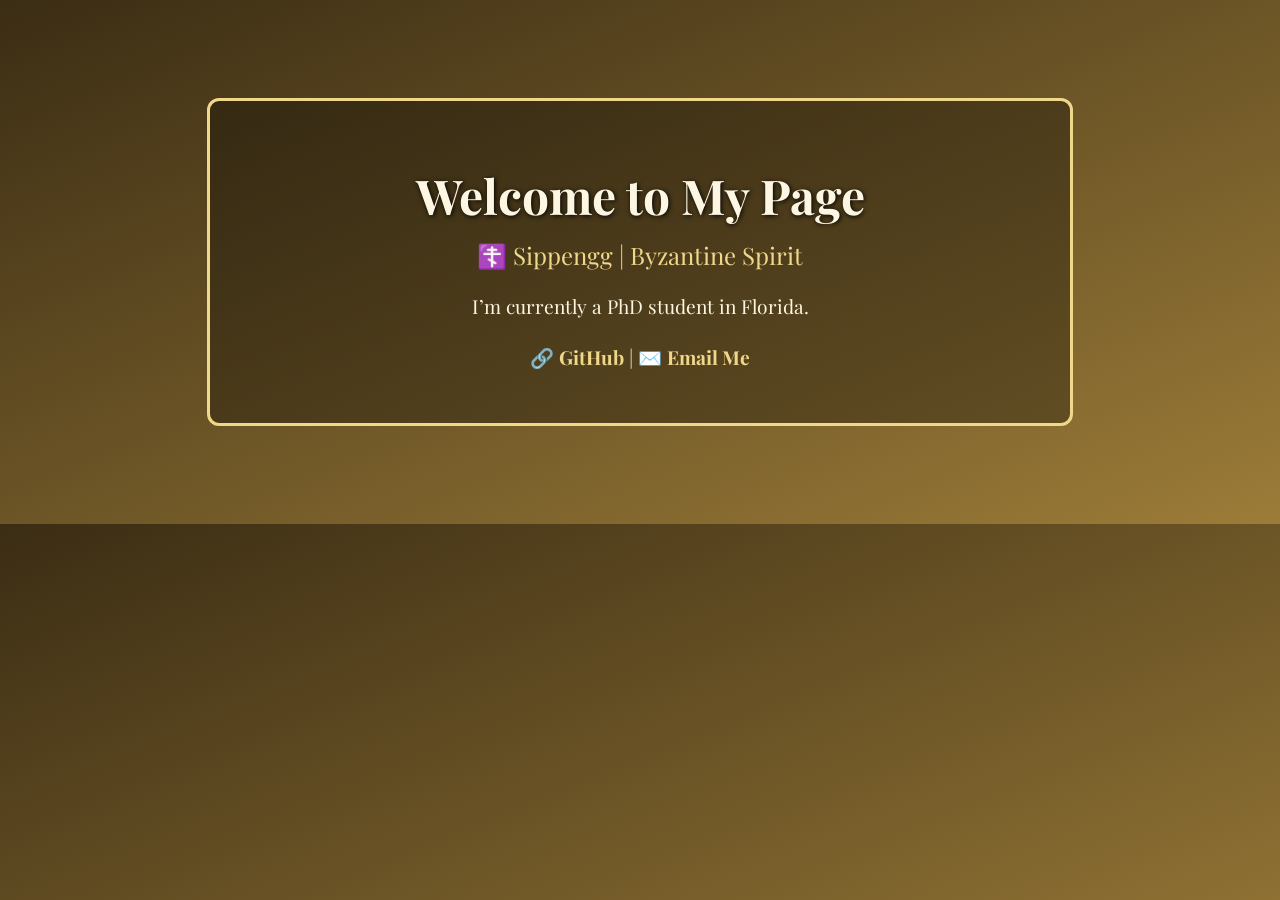
==== index.html @ ed27ae81 "index.html" ====
<!DOCTYPE html>
<html lang="en">
<head>
  <meta charset="UTF-8" />
  <meta name="viewport" content="width=device-width, initial-scale=1.0"/>
  <title>Sippengg | Byzantium</title>
  <link href="https://fonts.googleapis.com/css2?family=Playfair+Display&display=swap" rel="stylesheet">
  <style>
    body {
      background: linear-gradient(to bottom right, #3b2d14, #9c7c38);
      color: #fdf6e3;
      font-family: 'Playfair Display', serif;
      padding: 50px;
      text-align: center;
    }
    h1 {
      font-size: 3em;
      margin-bottom: 0.2em;
      text-shadow: 1px 1px 5px black;
    }
    h2 {
      color: #f0d88b;
      margin-top: 0.5em;
      font-weight: normal;
    }
    p {
      font-size: 1.2em;
      line-height: 1.6em;
      max-width: 600px;
      margin: 20px auto;
    }
    a {
      color: #f0d88b;
      text-decoration: none;
      font-weight: bold;
    }
    a:hover {
      text-decoration: underline;
    }
    .gold-frame {
      border: 3px solid #f0d88b;
      padding: 30px;
      border-radius: 12px;
      max-width: 800px;
      margin: 40px auto;
      background-color: rgba(0, 0, 0, 0.3);
    }
  </style>
</head>
<body>
  <div class="gold-frame">
    <h1>Welcome to My Page</h1>
    <h2>☦️ Sippengg | Byzantine Spirit</h2>
    <p>I’m currently a PhD student in Florida.</p>

    <p>
      🔗 <a href="https://github.com/Sippengg" target="_blank">GitHub</a> |
      ✉️ <a href="mailto:sc25bg@fsu.edu">Email Me</a>
    </p>
  </div>
</body>
</html>
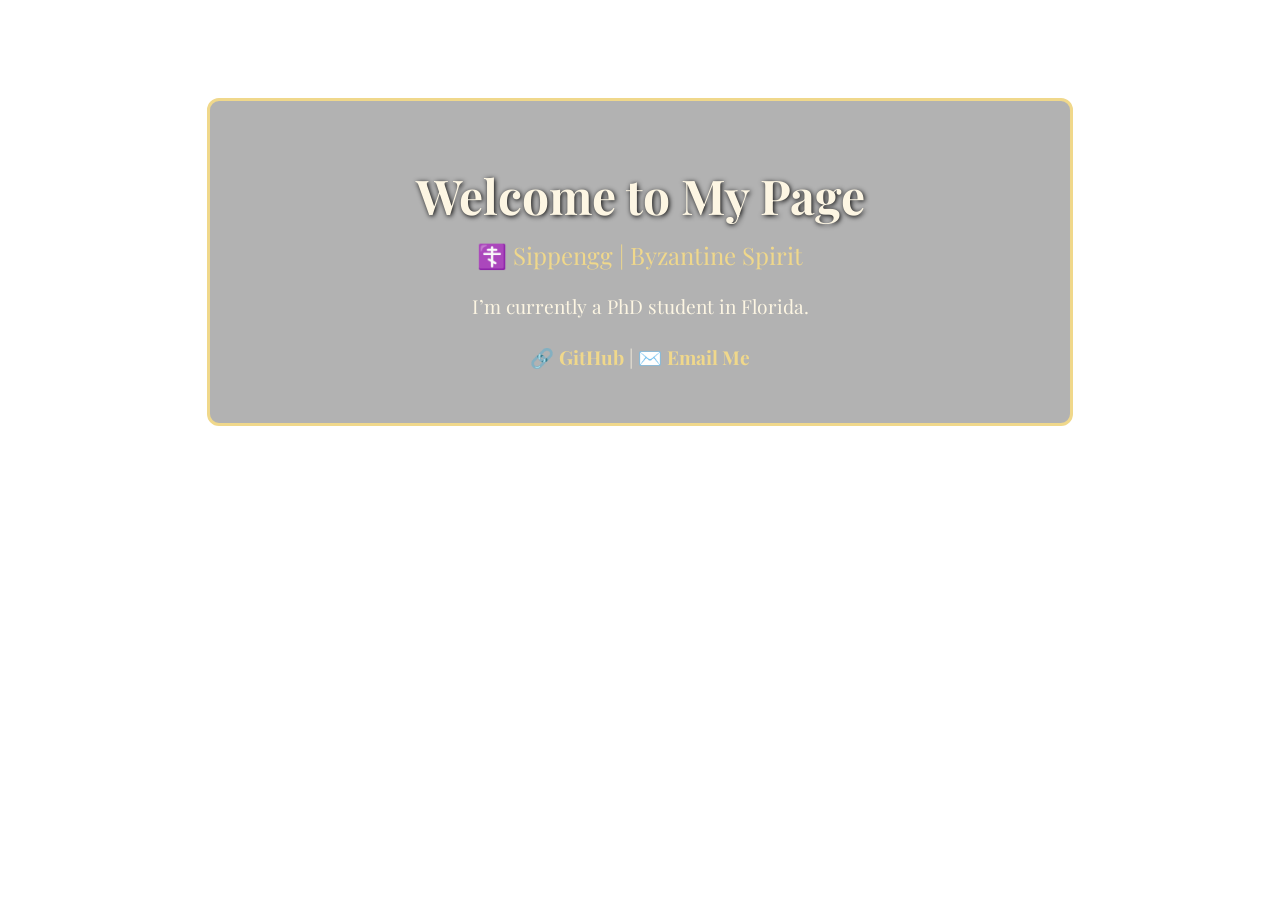
==== commit 7c306142: "index.html" ====
--- a/index.html
+++ b/index.html
@@ -7,12 +7,16 @@
   <link href="https://fonts.googleapis.com/css2?family=Playfair+Display&display=swap" rel="stylesheet">
   <style>
     body {
-      background: linear-gradient(to bottom right, #3b2d14, #9c7c38);
+      background-image: url('bg.jpg');  /* 图片链接在这里换掉 */
+      background-size: cover;                  /* 铺满整个页面 */
+      background-position: center center;      /* 居中 */
+      background-attachment: fixed;            /* 页面滚动时背景固定 */
       color: #fdf6e3;
       font-family: 'Playfair Display', serif;
       padding: 50px;
       text-align: center;
     }
+
     h1 {
       font-size: 3em;
       margin-bottom: 0.2em;
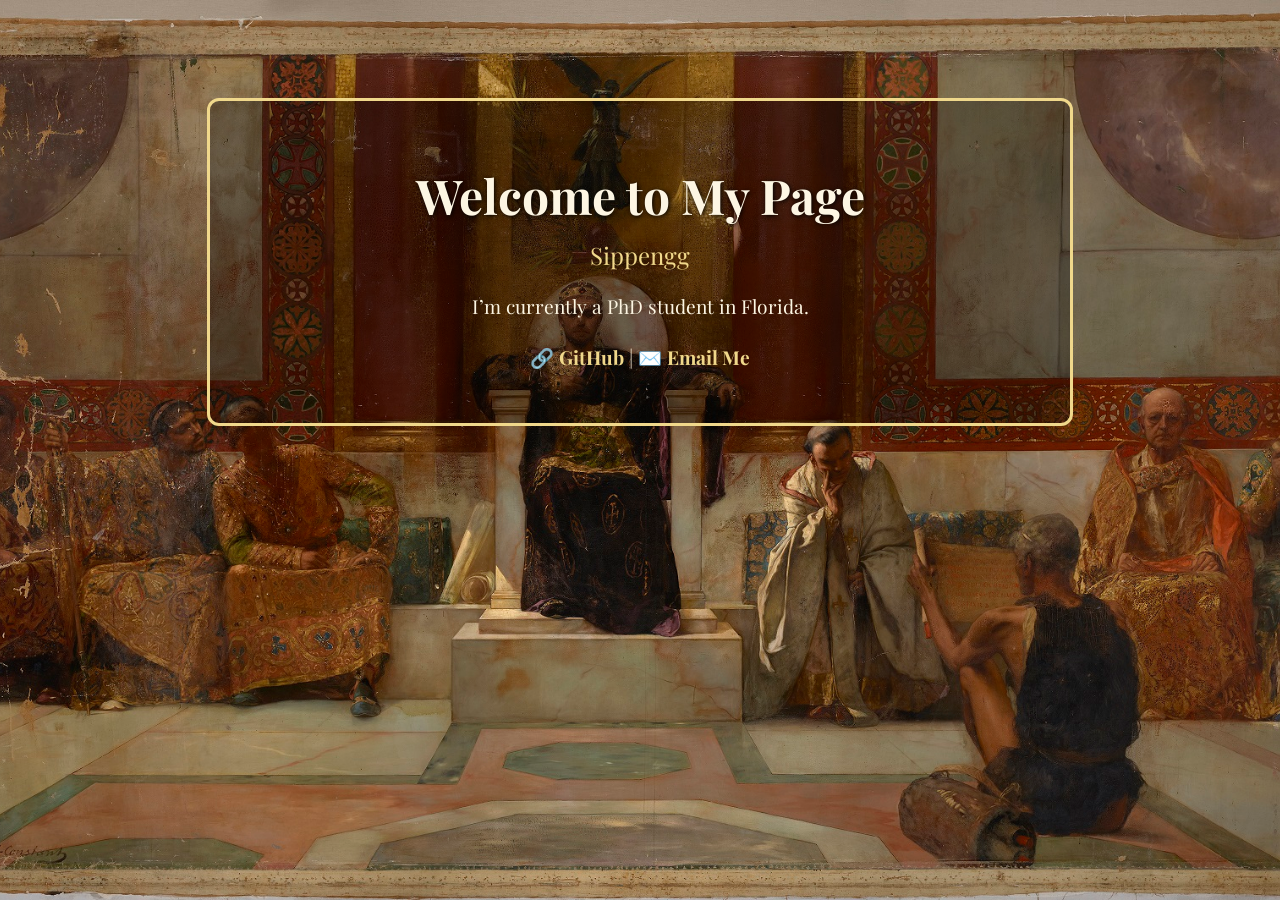
==== commit eba58758: "Update index.html" ====
--- a/index.html
+++ b/index.html
@@ -3,14 +3,14 @@
 <head>
   <meta charset="UTF-8" />
   <meta name="viewport" content="width=device-width, initial-scale=1.0"/>
-  <title>Sippengg | Byzantium</title>
+  <title>Sippengg</title>
   <link href="https://fonts.googleapis.com/css2?family=Playfair+Display&display=swap" rel="stylesheet">
   <style>
     body {
-      background-image: url('bg.jpg');  /* 图片链接在这里换掉 */
-      background-size: cover;                  /* 铺满整个页面 */
-      background-position: center center;      /* 居中 */
-      background-attachment: fixed;            /* 页面滚动时背景固定 */
+      background-image: url('bg.jpg');  
+      background-size: cover;                 
+      background-position: center center;      
+      background-attachment: fixed;           
       color: #fdf6e3;
       font-family: 'Playfair Display', serif;
       padding: 50px;
@@ -54,7 +54,7 @@
 <body>
   <div class="gold-frame">
     <h1>Welcome to My Page</h1>
-    <h2>☦️ Sippengg | Byzantine Spirit</h2>
+    <h2>Sippengg</h2>
     <p>I’m currently a PhD student in Florida.</p>
 
     <p>
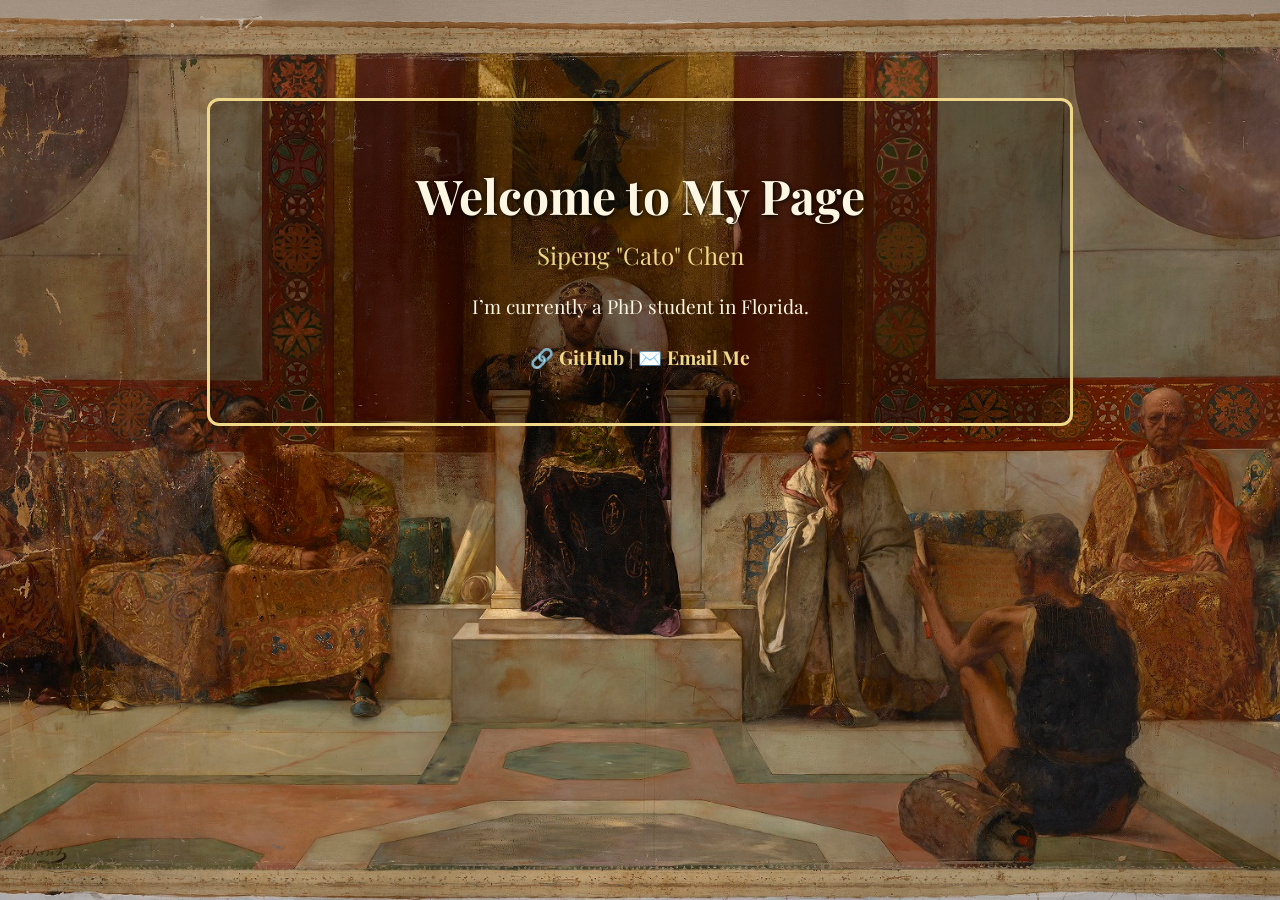
==== commit dcfe5a9a: "index.html" ====
--- a/index.html
+++ b/index.html
@@ -3,7 +3,7 @@
 <head>
   <meta charset="UTF-8" />
   <meta name="viewport" content="width=device-width, initial-scale=1.0"/>
-  <title>Sippengg</title>
+  <title>Sipeng "Cato" Chen</title>
   <link href="https://fonts.googleapis.com/css2?family=Playfair+Display&display=swap" rel="stylesheet">
   <style>
     body {
@@ -54,7 +54,7 @@
 <body>
   <div class="gold-frame">
     <h1>Welcome to My Page</h1>
-    <h2>Sippengg</h2>
+    <h2>Sipeng "Cato" Chen</h2>
     <p>I’m currently a PhD student in Florida.</p>
 
     <p>
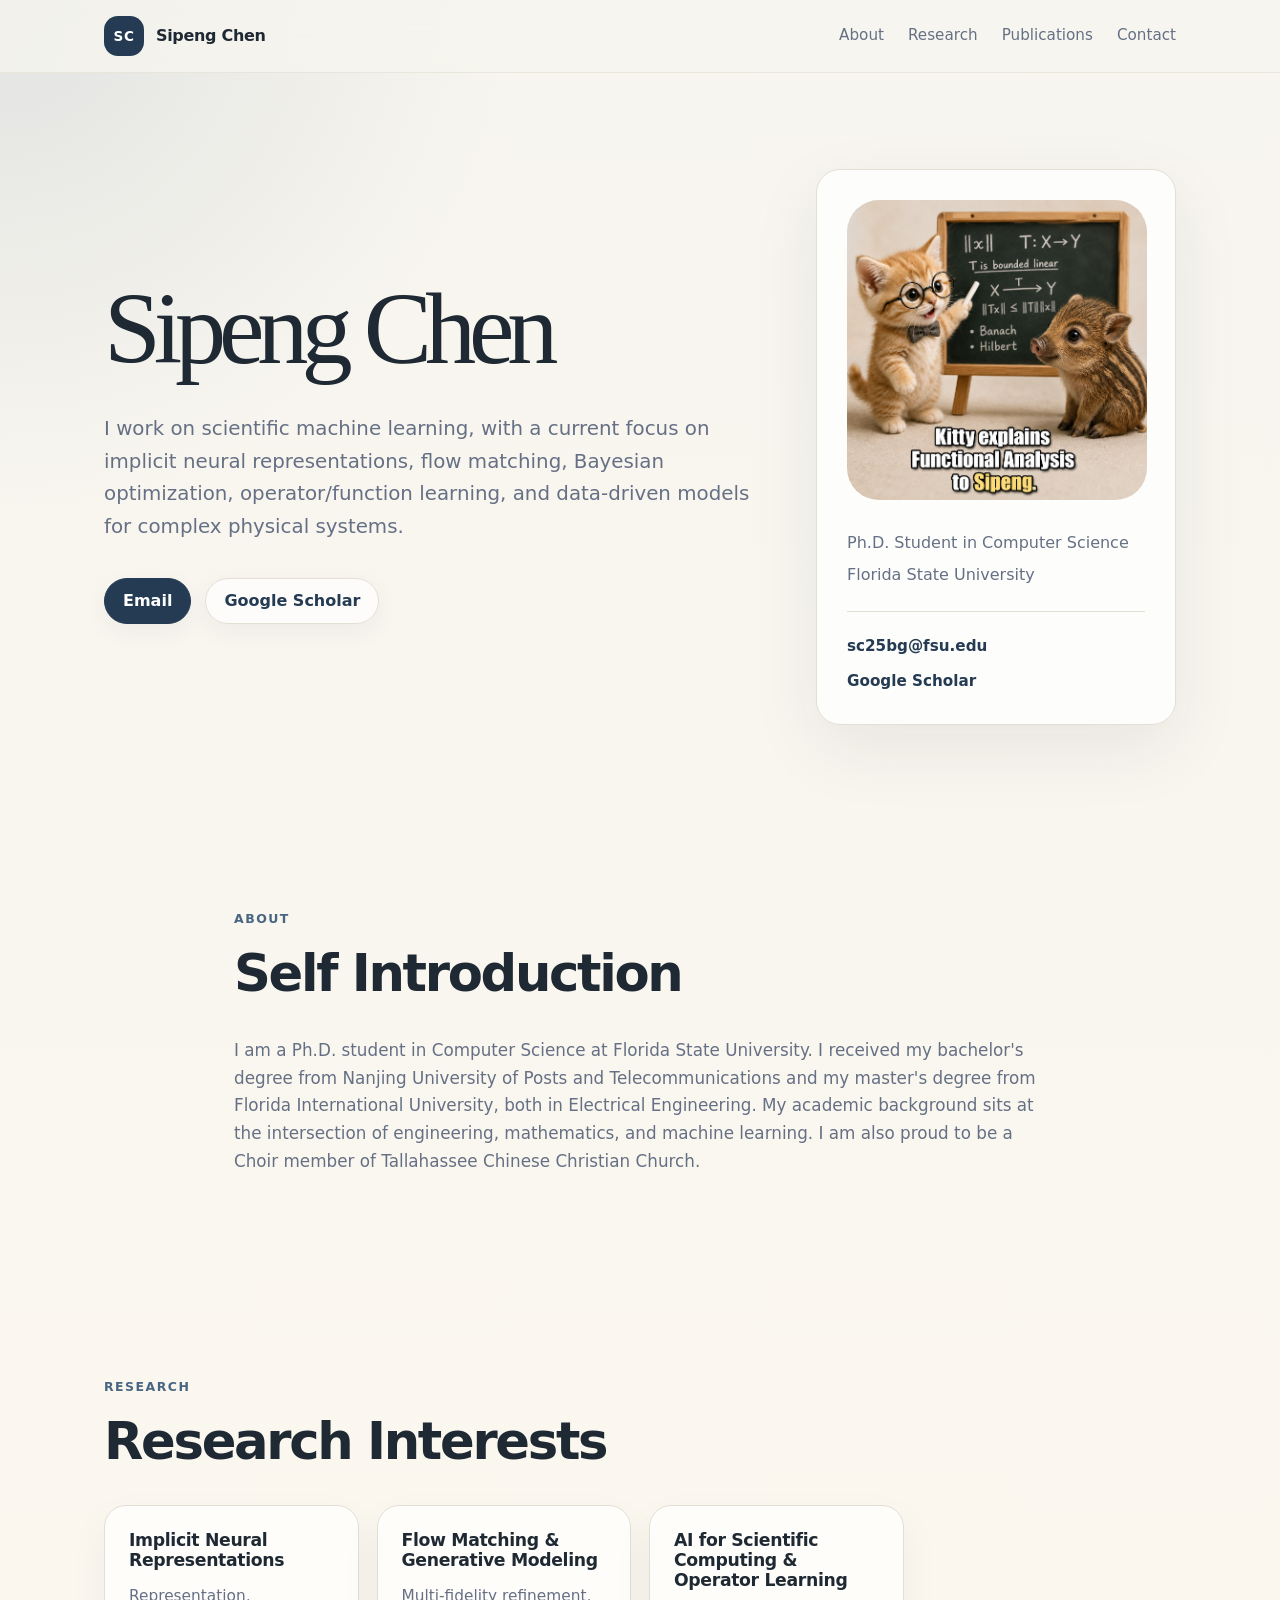
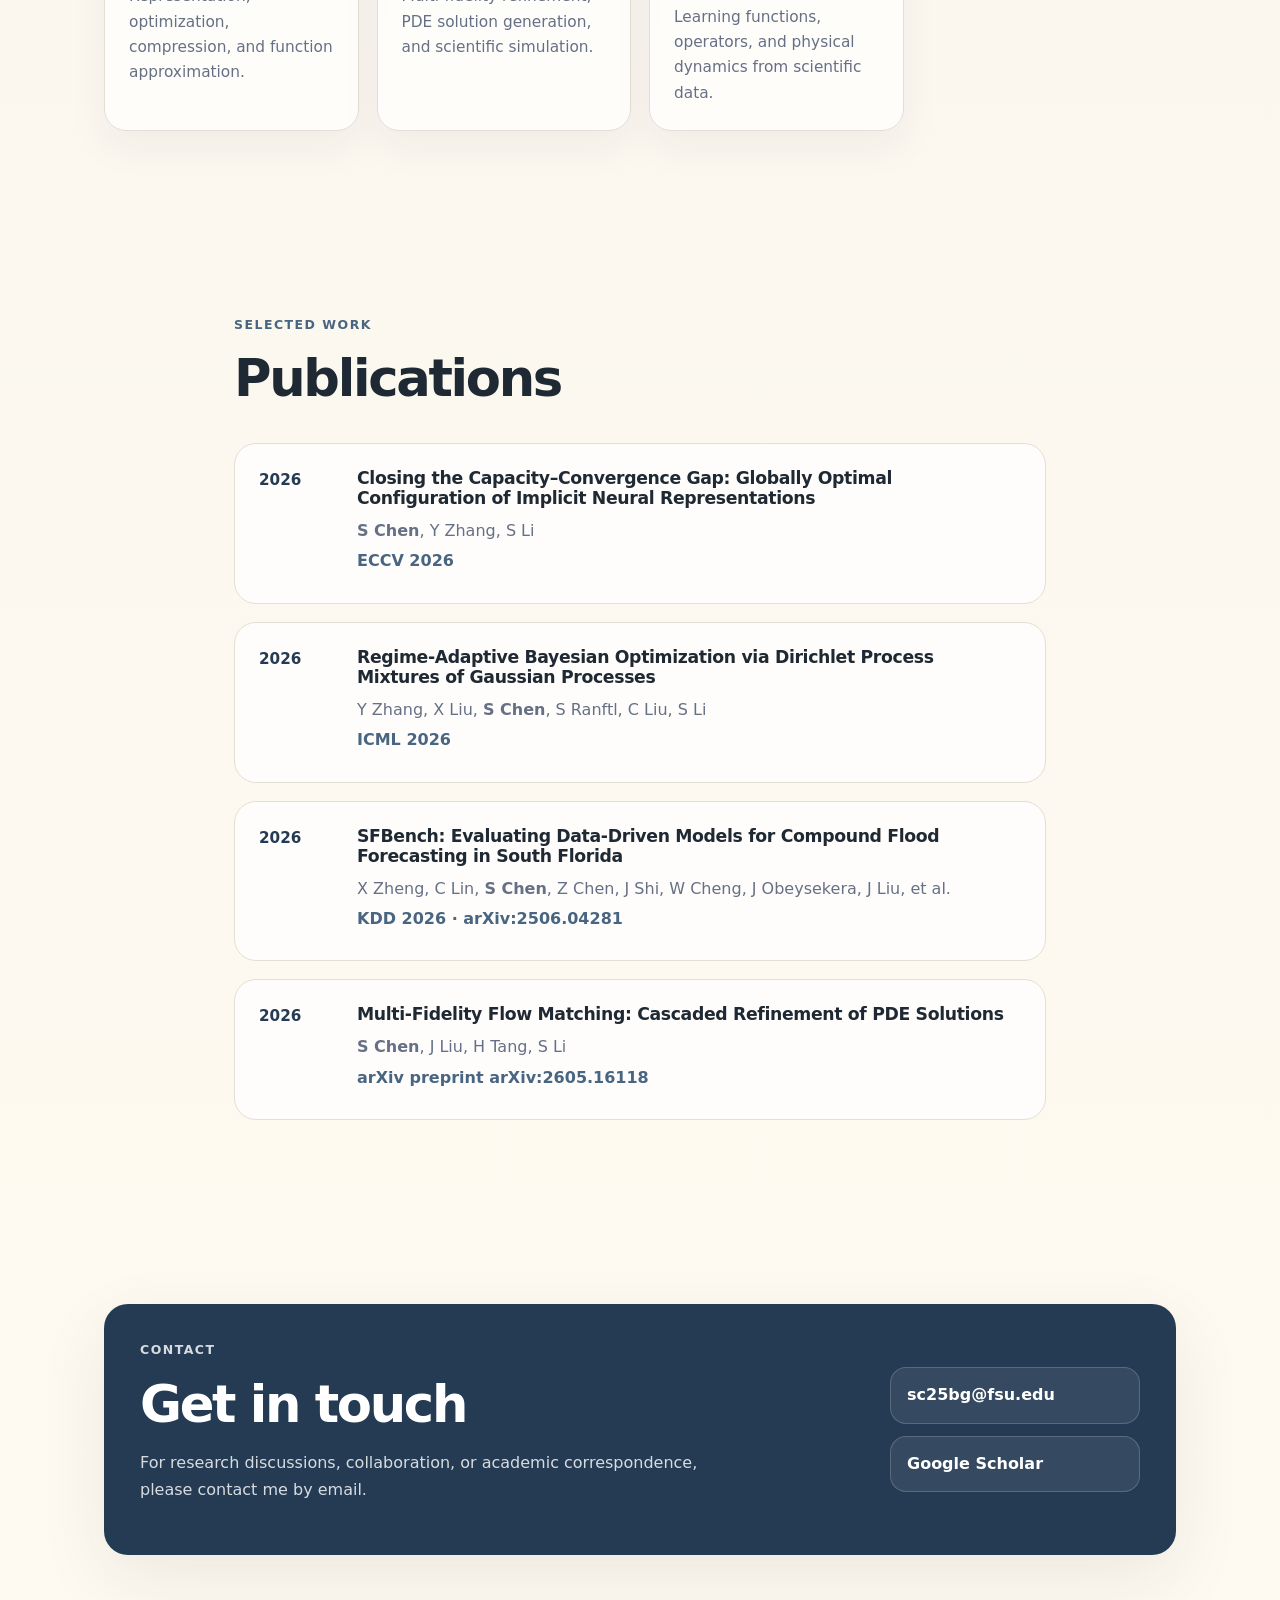
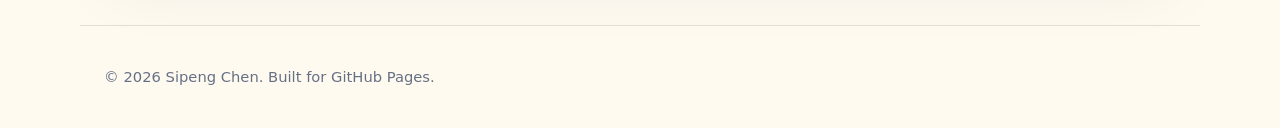
==== commit 844c05f2: "Add files via upload" ====
--- a/index.html
+++ b/index.html
@@ -1,66 +1,181 @@
-<!DOCTYPE html>
-<html lang="en">
-<head>
-  <meta charset="UTF-8" />
-  <meta name="viewport" content="width=device-width, initial-scale=1.0"/>
-  <title>Sipeng "Cato" Chen</title>
-  <link href="https://fonts.googleapis.com/css2?family=Playfair+Display&display=swap" rel="stylesheet">
-  <style>
-    body {
-      background-image: url('bg.jpg');  
-      background-size: cover;                 
-      background-position: center center;      
-      background-attachment: fixed;           
-      color: #fdf6e3;
-      font-family: 'Playfair Display', serif;
-      padding: 50px;
-      text-align: center;
-    }
-
-    h1 {
-      font-size: 3em;
-      margin-bottom: 0.2em;
-      text-shadow: 1px 1px 5px black;
-    }
-    h2 {
-      color: #f0d88b;
-      margin-top: 0.5em;
-      font-weight: normal;
-    }
-    p {
-      font-size: 1.2em;
-      line-height: 1.6em;
-      max-width: 600px;
-      margin: 20px auto;
-    }
-    a {
-      color: #f0d88b;
-      text-decoration: none;
-      font-weight: bold;
-    }
-    a:hover {
-      text-decoration: underline;
-    }
-    .gold-frame {
-      border: 3px solid #f0d88b;
-      padding: 30px;
-      border-radius: 12px;
-      max-width: 800px;
-      margin: 40px auto;
-      background-color: rgba(0, 0, 0, 0.3);
-    }
-  </style>
-</head>
-<body>
-  <div class="gold-frame">
-    <h1>Welcome to My Page</h1>
-    <h2>Sipeng "Cato" Chen</h2>
-    <p>I’m currently a PhD student in Florida.</p>
-
-    <p>
-      🔗 <a href="https://github.com/Sippengg" target="_blank">GitHub</a> |
-      ✉️ <a href="mailto:sc25bg@fsu.edu">Email Me</a>
-    </p>
-  </div>
-</body>
-</html>
+<!doctype html>
+<html lang="en">
+<head>
+  <meta charset="utf-8" />
+  <meta name="viewport" content="width=device-width, initial-scale=1" />
+  <title>Sipeng Chen</title>
+  <meta name="description" content="Sipeng Chen — Ph.D. student in Computer Science at Florida State University. Research interests include AI for Science, implicit neural representations, flow matching, Bayesian optimization, and scientific machine learning." />
+
+  <!-- Open Graph -->
+  <meta property="og:description" content="Ph.D. student in Computer Science at Florida State University. AI for Science, INR, flow matching, Bayesian optimization, and scientific machine learning." />
+  <meta property="og:type" content="website" />
+
+  <link rel="icon" href="assets/kitty_explains_to_sipeng.png" type="image/png" />
+  <link rel="stylesheet" href="styles.css" />
+</head>
+
+<body>
+  <header class="site-header">
+    <nav class="nav">
+      <a class="brand" href="#top" aria-label="Sipeng Chen home">
+        <span class="brand-mark">SC</span>
+        <span class="brand-text">Sipeng Chen</span>
+      </a>
+
+      <button class="nav-toggle" aria-label="Toggle navigation" aria-expanded="false">
+        <span></span><span></span><span></span>
+      </button>
+
+      <div class="nav-links">
+        <a href="#about">About</a>
+        <a href="#research">Research</a>
+        <a href="#publications">Publications</a>
+        <a href="#contact">Contact</a>
+      </div>
+    </nav>
+  </header>
+
+  <main id="top">
+    <section class="hero section">
+      <div class="hero-grid">
+        <div class="hero-copy">
+          
+          <h1>Sipeng Chen</h1>
+          <p class="hero-text">
+            I work on scientific machine learning, with a current focus on implicit neural representations,
+            flow matching, Bayesian optimization, operator/function learning, and data-driven models for
+            complex physical systems.
+          </p>
+
+          <div class="hero-actions">
+            <a class="button primary" href="mailto:sc25bg@fsu.edu">Email</a>
+            <a class="button" href="https://scholar.google.com/citations?user=9rUzkMUAAAAJ" target="_blank" rel="noopener noreferrer">Google Scholar</a>
+          </div>
+        </div>
+
+        <aside class="profile-card" aria-label="Profile summary">
+          <div class="avatar" aria-hidden="true" style="width: 300px; height: 300px; overflow: hidden; display: inline-flex; align-items: center; justify-content: center; background-color: #f0f0f0;">
+  <img src="assets/kitty_explains_to_sipeng.png" alt="" style="width: 100%; height: 100%; object-fit: cover;" />
+</div>
+          <p>Ph.D. Student in Computer Science</p>
+          <p>Florida State University</p>
+          <div class="profile-meta">
+            <a href="mailto:sc25bg@fsu.edu">sc25bg@fsu.edu</a>
+            <a href="https://scholar.google.com/citations?user=9rUzkMUAAAAJ" target="_blank" rel="noopener noreferrer">Google Scholar</a>
+          </div>
+        </aside>
+      </div>
+    </section>
+
+    <section id="about" class="section narrow">
+      <div class="section-heading">
+        <p class="eyebrow">About</p>
+        <h2>Self Introduction</h2>
+      </div>
+
+      <div class="prose">
+<p>
+  I am a Ph.D. student in Computer Science at Florida State University.
+  I received my bachelor's degree from Nanjing University of Posts and Telecommunications
+  and my master's degree from Florida International University, both in Electrical Engineering.
+  My academic background sits at the intersection of engineering, mathematics, and machine learning.
+  I am also proud to be a Choir member of Tallahassee Chinese Christian Church.
+</p>
+
+      </div>
+    </section>
+
+    <section id="research" class="section">
+      <div class="section-heading">
+        <p class="eyebrow">Research</p>
+        <h2>Research Interests</h2>
+      </div>
+
+      <div class="cards">
+<article class="card">
+  <h3>Implicit Neural Representations</h3>
+  <p>Representation, optimization, compression, and function approximation.</p>
+</article>
+
+<article class="card">
+  <h3>Flow Matching & Generative Modeling</h3>
+  <p>Multi-fidelity refinement, PDE solution generation, and scientific simulation.</p>
+</article>
+
+<article class="card">
+  <h3>AI for Scientific Computing & Operator Learning</h3>
+  <p>Learning functions, operators, and physical dynamics from scientific data.</p>
+</article>
+      </div>
+    </section>
+
+    <section id="publications" class="section narrow">
+      <div class="section-heading">
+        <p class="eyebrow">Selected Work</p>
+        <h2>Publications</h2>
+      </div>
+
+      <div class="publication-list">
+        <article class="publication">
+          <div class="pub-year">2026</div>
+          <div class="pub-body">
+            <h3>Closing the Capacity–Convergence Gap: Globally Optimal Configuration of Implicit Neural Representations</h3>
+            <p class="authors"><strong>S Chen</strong>, Y Zhang, S Li</p>
+            <p class="venue">ECCV 2026</p>
+          </div>
+        </article>
+
+        <article class="publication">
+          <div class="pub-year">2026</div>
+          <div class="pub-body">
+            <h3>Regime-Adaptive Bayesian Optimization via Dirichlet Process Mixtures of Gaussian Processes</h3>
+            <p class="authors">Y Zhang, X Liu, <strong>S Chen</strong>, S Ranftl, C Liu, S Li</p>
+            <p class="venue">ICML 2026</p>
+          </div>
+        </article>
+
+        <article class="publication">
+          <div class="pub-year">2026</div>
+          <div class="pub-body">
+            <h3>SFBench: Evaluating Data-Driven Models for Compound Flood Forecasting in South Florida</h3>
+            <p class="authors">X Zheng, C Lin, <strong>S Chen</strong>, Z Chen, J Shi, W Cheng, J Obeysekera, J Liu, et al.</p>
+            <p class="venue">KDD 2026 · arXiv:2506.04281</p>
+          </div>
+        </article>
+
+        <article class="publication">
+          <div class="pub-year">2026</div>
+          <div class="pub-body">
+            <h3>Multi-Fidelity Flow Matching: Cascaded Refinement of PDE Solutions</h3>
+            <p class="authors"><strong>S Chen</strong>, J Liu, H Tang, S Li</p>
+            <p class="venue">arXiv preprint arXiv:2605.16118</p>
+          </div>
+        </article>
+      </div>
+    </section>
+
+    <section id="contact" class="section contact-section">
+      <div class="contact-card">
+        <div>
+          <p class="eyebrow">Contact</p>
+          <h2>Get in touch</h2>
+          <p>
+            For research discussions, collaboration, or academic correspondence, please contact me by email.
+          </p>
+        </div>
+
+        <div class="contact-links">
+          <a href="mailto:sc25bg@fsu.edu">sc25bg@fsu.edu</a>
+          <a href="https://scholar.google.com/citations?user=9rUzkMUAAAAJ" target="_blank" rel="noopener noreferrer">Google Scholar</a>
+        </div>
+      </div>
+    </section>
+  </main>
+
+  <footer class="footer">
+    <p>© <span id="year"></span> Sipeng Chen. Built for GitHub Pages.</p>
+  </footer>
+
+  <script src="script.js"></script>
+</body>
+</html>
--- a/styles.css
+++ b/styles.css
@@ -0,0 +1,469 @@
+/* Minimal academic personal website for Sippengg.github.io */
+
+:root {
+  --bg: #f7f5ef;
+  --surface: #ffffff;
+  --surface-2: #fbfaf6;
+  --text: #1f2933;
+  --muted: #667085;
+  --line: #e4dfd5;
+  --accent: #243b53;
+  --accent-2: #486581;
+  --accent-soft: #e8eef3;
+  --shadow: 0 24px 70px rgba(31, 41, 51, 0.08);
+  --radius: 24px;
+  --max-width: 1120px;
+}
+
+* {
+  box-sizing: border-box;
+}
+
+html {
+  scroll-behavior: smooth;
+}
+
+body {
+  margin: 0;
+  font-family: Inter, ui-sans-serif, system-ui, -apple-system, BlinkMacSystemFont, "Segoe UI", sans-serif;
+  color: var(--text);
+  background:
+    radial-gradient(circle at top left, rgba(72, 101, 129, 0.12), transparent 32rem),
+    linear-gradient(180deg, var(--bg), #fffaf0 100%);
+  line-height: 1.65;
+}
+
+a {
+  color: inherit;
+  text-decoration: none;
+}
+
+a:hover {
+  color: var(--accent-2);
+}
+
+.site-header {
+  position: sticky;
+  top: 0;
+  z-index: 50;
+  backdrop-filter: blur(18px);
+  background: rgba(247, 245, 239, 0.78);
+  border-bottom: 1px solid rgba(228, 223, 213, 0.7);
+}
+
+.nav {
+  max-width: var(--max-width);
+  margin: 0 auto;
+  padding: 16px 24px;
+  display: flex;
+  align-items: center;
+  justify-content: space-between;
+}
+
+.brand {
+  display: inline-flex;
+  align-items: center;
+  gap: 12px;
+  font-weight: 700;
+  letter-spacing: -0.02em;
+}
+
+.brand-mark {
+  width: 40px;
+  height: 40px;
+  border-radius: 14px;
+  display: grid;
+  place-items: center;
+  color: #fff;
+  background: var(--accent);
+  font-size: 0.85rem;
+  letter-spacing: 0.04em;
+}
+
+.brand-text {
+  font-size: 1rem;
+}
+
+.nav-links {
+  display: flex;
+  gap: 24px;
+  align-items: center;
+  font-size: 0.95rem;
+  color: var(--muted);
+}
+
+.nav-links a {
+  padding: 6px 0;
+  border-bottom: 1px solid transparent;
+}
+
+.nav-links a:hover,
+.nav-links a.active {
+  color: var(--accent);
+  border-bottom-color: var(--accent);
+}
+
+.nav-toggle {
+  display: none;
+  border: 0;
+  background: transparent;
+  padding: 8px;
+  cursor: pointer;
+}
+
+.nav-toggle span {
+  display: block;
+  width: 22px;
+  height: 2px;
+  margin: 5px 0;
+  background: var(--accent);
+  border-radius: 2px;
+}
+
+.section {
+  max-width: var(--max-width);
+  margin: 0 auto;
+  padding: 92px 24px;
+}
+
+.section.narrow {
+  max-width: 860px;
+}
+
+.hero {
+  padding-top: 96px;
+}
+
+.hero-grid {
+  display: grid;
+  grid-template-columns: minmax(0, 1.35fr) 360px;
+  gap: 48px;
+  align-items: center;
+}
+
+.eyebrow {
+  margin: 0 0 14px;
+  color: var(--accent-2);
+  font-size: 0.78rem;
+  font-weight: 700;
+  letter-spacing: 0.12em;
+  text-transform: uppercase;
+}
+
+h1,
+h2,
+h3 {
+  margin: 0;
+  line-height: 1.16;
+  color: var(--text);
+}
+
+h1 {
+  font-family: Georgia, "Times New Roman", serif;
+  font-size: clamp(3.4rem, 8vw, 6.9rem);
+  font-weight: 500;
+  letter-spacing: -0.07em;
+}
+
+h2 {
+  font-size: clamp(2rem, 4vw, 3.2rem);
+  letter-spacing: -0.045em;
+}
+
+h3 {
+  font-size: 1.08rem;
+  letter-spacing: -0.02em;
+}
+
+.hero-text {
+  margin: 24px 0 0;
+  max-width: 680px;
+  color: var(--muted);
+  font-size: clamp(1.05rem, 1.8vw, 1.24rem);
+}
+
+.hero-actions {
+  display: flex;
+  gap: 14px;
+  flex-wrap: wrap;
+  margin-top: 34px;
+}
+
+.button {
+  display: inline-flex;
+  align-items: center;
+  justify-content: center;
+  min-height: 46px;
+  padding: 0 18px;
+  border: 1px solid var(--line);
+  border-radius: 999px;
+  background: rgba(255, 255, 255, 0.72);
+  color: var(--accent);
+  font-weight: 700;
+  box-shadow: 0 8px 24px rgba(31, 41, 51, 0.05);
+}
+
+.button.primary {
+  color: #fff;
+  background: var(--accent);
+  border-color: var(--accent);
+}
+
+.button:hover {
+  transform: translateY(-1px);
+}
+
+.profile-card {
+  padding: 30px;
+  border: 1px solid var(--line);
+  border-radius: var(--radius);
+  background: rgba(255, 255, 255, 0.78);
+  box-shadow: var(--shadow);
+}
+
+.avatar {
+  width: 108px;
+  height: 108px;
+  border-radius: 32px;
+  display: grid;
+  place-items: center;
+  background: linear-gradient(145deg, var(--accent), #102a43);
+  color: #fff;
+  font-family: Georgia, "Times New Roman", serif;
+  font-size: 2rem;
+  letter-spacing: -0.04em;
+  margin-bottom: 24px;
+}
+
+.profile-card h2 {
+  font-size: 1.6rem;
+  margin-bottom: 10px;
+}
+
+.profile-card p {
+  margin: 6px 0;
+  color: var(--muted);
+}
+
+.profile-meta {
+  display: grid;
+  gap: 10px;
+  margin-top: 22px;
+  padding-top: 22px;
+  border-top: 1px solid var(--line);
+  font-size: 0.95rem;
+  font-weight: 700;
+  color: var(--accent);
+}
+
+.section-heading {
+  margin-bottom: 34px;
+}
+
+.prose {
+  font-size: 1.05rem;
+  color: var(--muted);
+}
+
+.prose p {
+  margin: 0 0 18px;
+}
+
+.note {
+  padding: 18px 20px;
+  border-left: 4px solid var(--accent);
+  border-radius: 16px;
+  background: var(--accent-soft);
+  color: var(--accent);
+  font-weight: 700;
+}
+
+.cards {
+  display: grid;
+  grid-template-columns: repeat(4, minmax(0, 1fr));
+  gap: 18px;
+}
+
+.card {
+  padding: 24px;
+  min-height: 220px;
+  border: 1px solid var(--line);
+  border-radius: 22px;
+  background: rgba(255, 255, 255, 0.72);
+  box-shadow: 0 16px 40px rgba(31, 41, 51, 0.05);
+}
+
+.card p {
+  margin: 14px 0 0;
+  color: var(--muted);
+  font-size: 0.96rem;
+}
+
+.publication-list {
+  display: grid;
+  gap: 18px;
+}
+
+.publication {
+  display: grid;
+  grid-template-columns: 78px minmax(0, 1fr);
+  gap: 20px;
+  padding: 24px;
+  border: 1px solid var(--line);
+  border-radius: 22px;
+  background: rgba(255, 255, 255, 0.78);
+}
+
+.pub-year {
+  color: var(--accent);
+  font-weight: 800;
+  font-size: 0.95rem;
+}
+
+.pub-body h3 {
+  margin-bottom: 10px;
+}
+
+.authors,
+.venue {
+  margin: 4px 0;
+  color: var(--muted);
+}
+
+.venue {
+  color: var(--accent-2);
+  font-weight: 700;
+}
+
+.contact-section {
+  padding-bottom: 70px;
+}
+
+.contact-card {
+  display: flex;
+  justify-content: space-between;
+  gap: 30px;
+  padding: 36px;
+  border-radius: var(--radius);
+  background: var(--accent);
+  color: #fff;
+  box-shadow: var(--shadow);
+}
+
+.contact-card h2,
+.contact-card p,
+.contact-card .eyebrow {
+  color: #fff;
+}
+
+.contact-card p {
+  max-width: 600px;
+  opacity: 0.82;
+}
+
+.contact-links {
+  min-width: 250px;
+  display: grid;
+  align-content: center;
+  gap: 12px;
+}
+
+.contact-links a {
+  padding: 14px 16px;
+  border: 1px solid rgba(255, 255, 255, 0.18);
+  border-radius: 16px;
+  background: rgba(255, 255, 255, 0.08);
+  font-weight: 700;
+}
+
+.contact-links a:hover {
+  color: #fff;
+  background: rgba(255, 255, 255, 0.14);
+}
+
+.footer {
+  max-width: var(--max-width);
+  margin: 0 auto;
+  padding: 24px;
+  color: var(--muted);
+  font-size: 0.92rem;
+  border-top: 1px solid var(--line);
+}
+
+@media (max-width: 960px) {
+  .hero-grid {
+    grid-template-columns: 1fr;
+  }
+
+  .profile-card {
+    max-width: 440px;
+  }
+
+  .cards {
+    grid-template-columns: repeat(2, minmax(0, 1fr));
+  }
+
+  .contact-card {
+    flex-direction: column;
+  }
+}
+
+@media (max-width: 720px) {
+  .section {
+    padding: 70px 20px;
+  }
+
+  .nav {
+    padding: 14px 20px;
+  }
+
+  .nav-toggle {
+    display: block;
+  }
+
+  .nav-links {
+    position: absolute;
+    left: 20px;
+    right: 20px;
+    top: 72px;
+    display: none;
+    flex-direction: column;
+    align-items: stretch;
+    gap: 10px;
+    padding: 16px;
+    border: 1px solid var(--line);
+    border-radius: 18px;
+    background: rgba(255, 255, 255, 0.96);
+    box-shadow: var(--shadow);
+  }
+
+  .nav-links.open {
+    display: flex;
+  }
+
+  .cards {
+    grid-template-columns: 1fr;
+  }
+
+  .publication {
+    grid-template-columns: 1fr;
+  }
+
+  .pub-year {
+    margin-bottom: -8px;
+  }
+
+  h1 {
+    font-size: 4rem;
+  }
+}
+
+@media (prefers-reduced-motion: reduce) {
+  html {
+    scroll-behavior: auto;
+  }
+
+  .button:hover {
+    transform: none;
+  }
+}
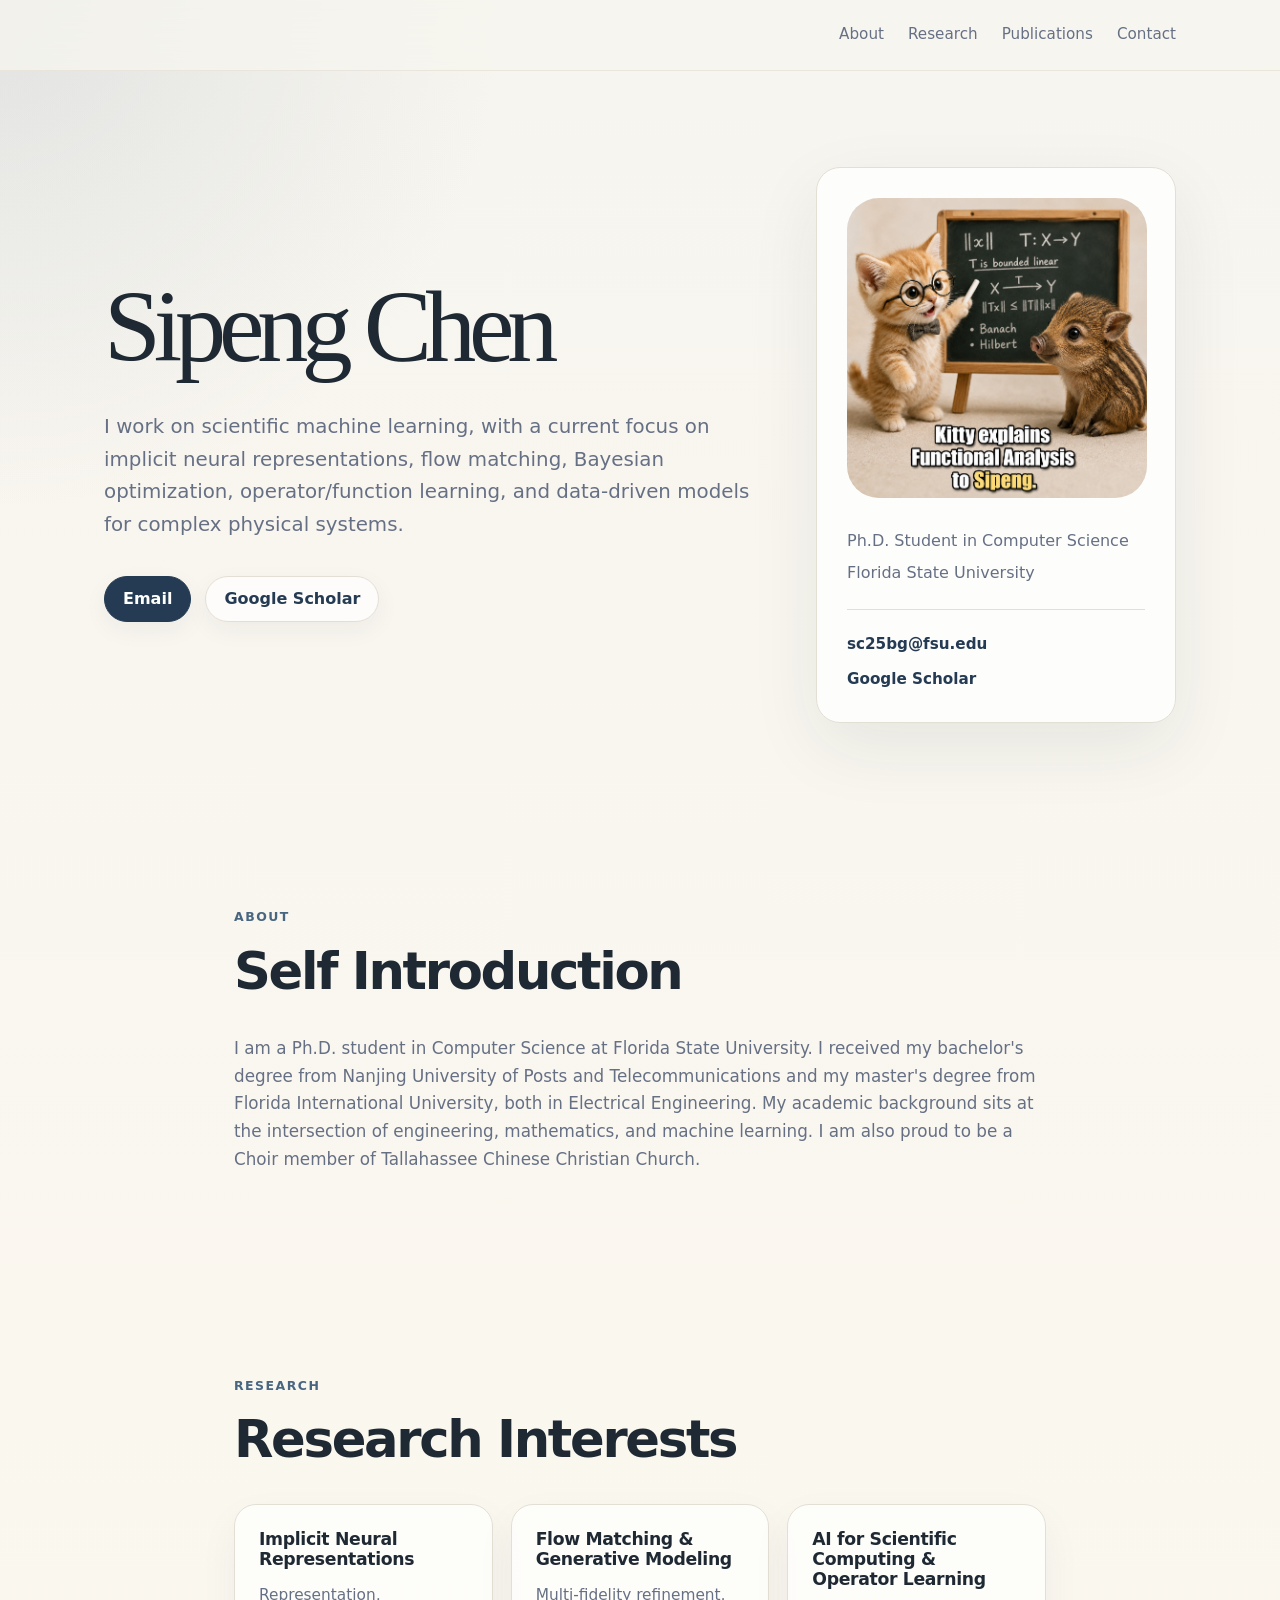
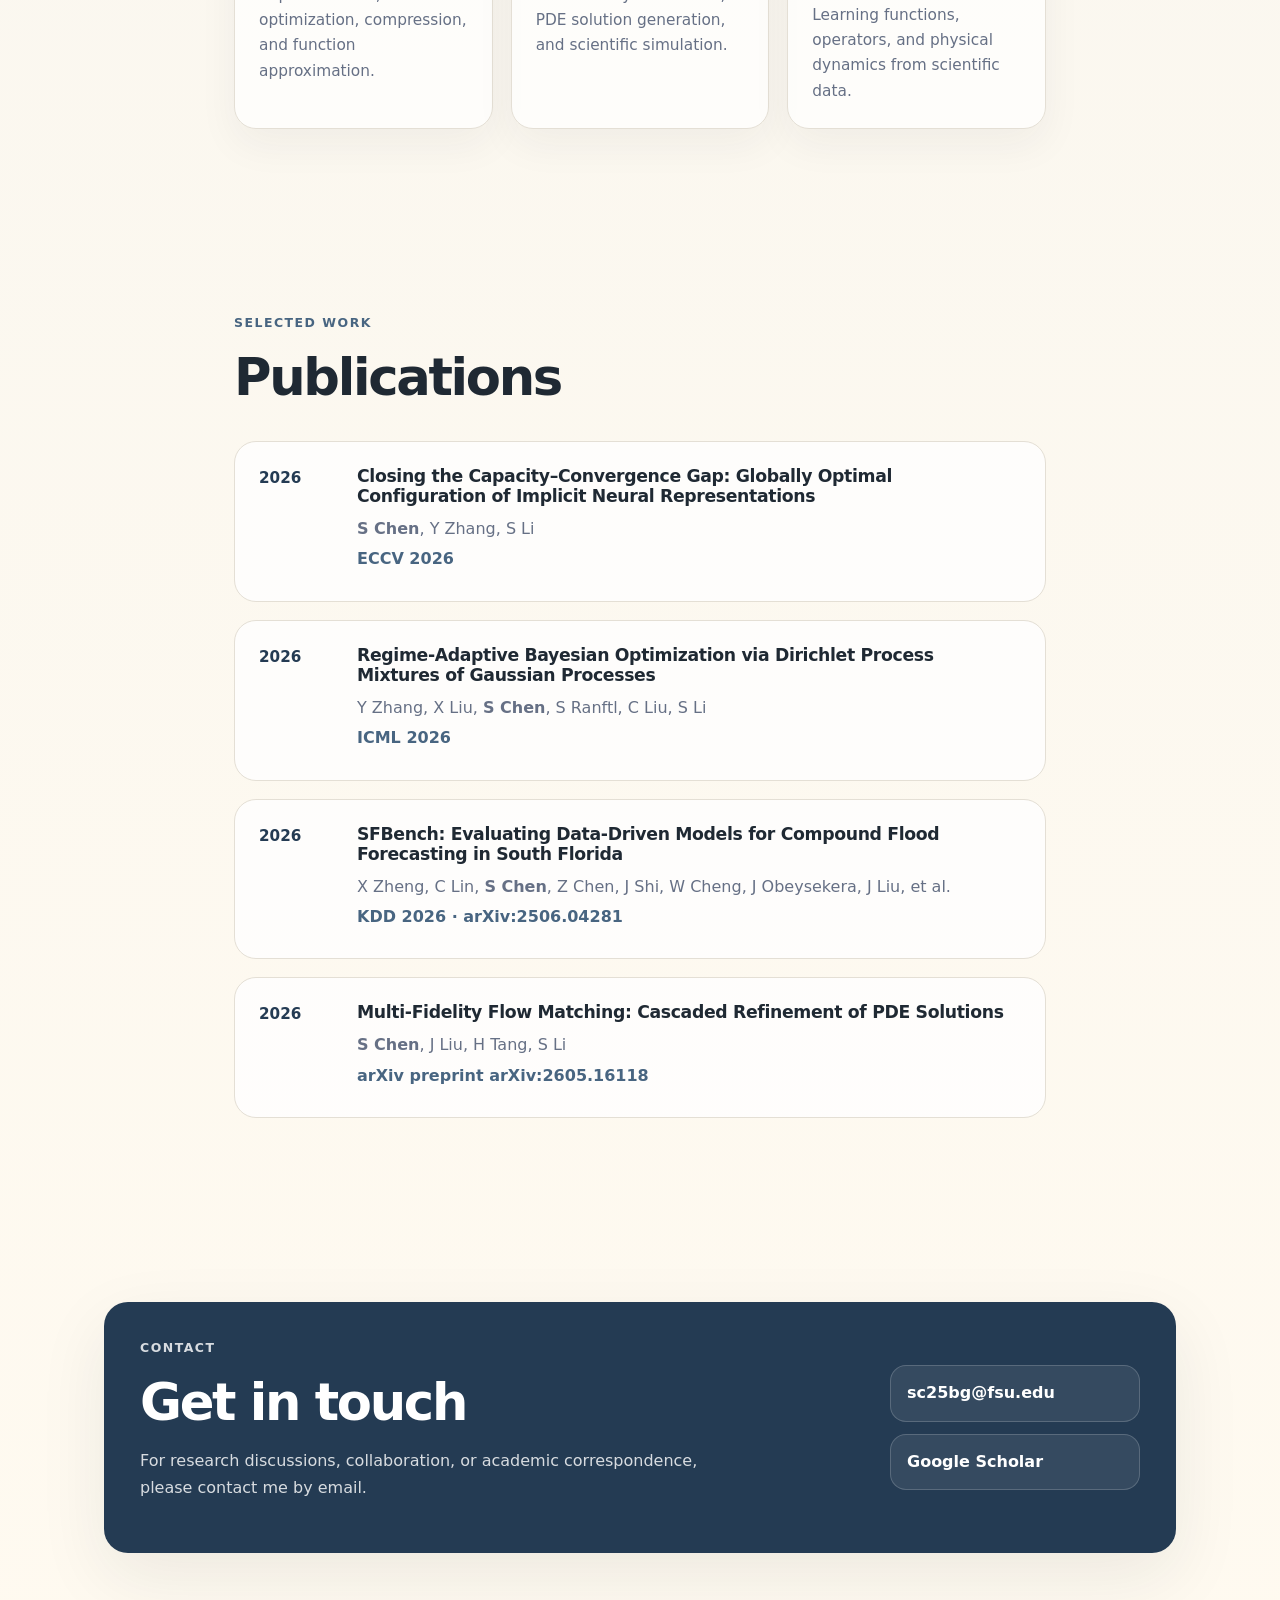
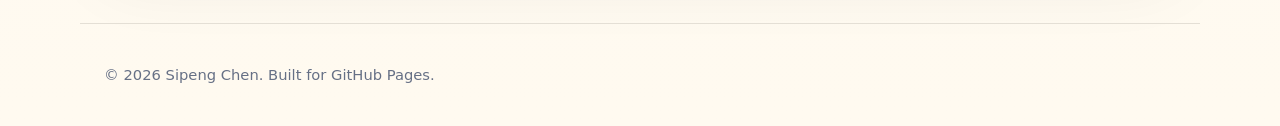
==== commit 86367516: "Add files via upload" ====
--- a/index.html
+++ b/index.html
@@ -16,12 +16,7 @@
 
 <body>
   <header class="site-header">
-    <nav class="nav">
-      <a class="brand" href="#top" aria-label="Sipeng Chen home">
-        <span class="brand-mark">SC</span>
-        <span class="brand-text">Sipeng Chen</span>
-      </a>
-
+    <nav class="nav nav-no-brand">
       <button class="nav-toggle" aria-label="Toggle navigation" aria-expanded="false">
         <span></span><span></span><span></span>
       </button>
@@ -39,7 +34,6 @@
     <section class="hero section">
       <div class="hero-grid">
         <div class="hero-copy">
-          
           <h1>Sipeng Chen</h1>
           <p class="hero-text">
             I work on scientific machine learning, with a current focus on implicit neural representations,
@@ -55,10 +49,12 @@
 
         <aside class="profile-card" aria-label="Profile summary">
           <div class="avatar" aria-hidden="true" style="width: 300px; height: 300px; overflow: hidden; display: inline-flex; align-items: center; justify-content: center; background-color: #f0f0f0;">
-  <img src="assets/kitty_explains_to_sipeng.png" alt="" style="width: 100%; height: 100%; object-fit: cover;" />
-</div>
+            <img src="assets/kitty_explains_to_sipeng.png" alt="" style="width: 100%; height: 100%; object-fit: cover;" />
+          </div>
+
           <p>Ph.D. Student in Computer Science</p>
           <p>Florida State University</p>
+
           <div class="profile-meta">
             <a href="mailto:sc25bg@fsu.edu">sc25bg@fsu.edu</a>
             <a href="https://scholar.google.com/citations?user=9rUzkMUAAAAJ" target="_blank" rel="noopener noreferrer">Google Scholar</a>
@@ -74,38 +70,37 @@
       </div>
 
       <div class="prose">
-<p>
-  I am a Ph.D. student in Computer Science at Florida State University.
-  I received my bachelor's degree from Nanjing University of Posts and Telecommunications
-  and my master's degree from Florida International University, both in Electrical Engineering.
-  My academic background sits at the intersection of engineering, mathematics, and machine learning.
-  I am also proud to be a Choir member of Tallahassee Chinese Christian Church.
-</p>
-
+        <p>
+          I am a Ph.D. student in Computer Science at Florida State University.
+          I received my bachelor's degree from Nanjing University of Posts and Telecommunications
+          and my master's degree from Florida International University, both in Electrical Engineering.
+          My academic background sits at the intersection of engineering, mathematics, and machine learning.
+          I am also proud to be a Choir member of Tallahassee Chinese Christian Church.
+        </p>
       </div>
     </section>
 
-    <section id="research" class="section">
+    <section id="research" class="section narrow">
       <div class="section-heading">
         <p class="eyebrow">Research</p>
         <h2>Research Interests</h2>
       </div>
 
-      <div class="cards">
-<article class="card">
-  <h3>Implicit Neural Representations</h3>
-  <p>Representation, optimization, compression, and function approximation.</p>
-</article>
+      <div class="cards research-cards">
+        <article class="card">
+          <h3>Implicit Neural Representations</h3>
+          <p>Representation, optimization, compression, and function approximation.</p>
+        </article>
 
-<article class="card">
-  <h3>Flow Matching & Generative Modeling</h3>
-  <p>Multi-fidelity refinement, PDE solution generation, and scientific simulation.</p>
-</article>
+        <article class="card">
+          <h3>Flow Matching & Generative Modeling</h3>
+          <p>Multi-fidelity refinement, PDE solution generation, and scientific simulation.</p>
+        </article>
 
-<article class="card">
-  <h3>AI for Scientific Computing & Operator Learning</h3>
-  <p>Learning functions, operators, and physical dynamics from scientific data.</p>
-</article>
+        <article class="card">
+          <h3>AI for Scientific Computing & Operator Learning</h3>
+          <p>Learning functions, operators, and physical dynamics from scientific data.</p>
+        </article>
       </div>
     </section>
 
@@ -178,4 +173,4 @@
 
   <script src="script.js"></script>
 </body>
-</html>
+</html>
--- a/styles.css
+++ b/styles.css
@@ -60,6 +60,10 @@
   justify-content: space-between;
 }
 
+.nav-no-brand {
+  justify-content: flex-end;
+}
+
 .brand {
   display: inline-flex;
   align-items: center;
@@ -235,6 +239,22 @@
   margin-bottom: 24px;
 }
 
+.photo-avatar {
+  width: 300px;
+  height: 300px;
+  overflow: hidden;
+  display: inline-flex;
+  align-items: center;
+  justify-content: center;
+  background: #f0f0f0;
+}
+
+.photo-avatar img {
+  width: 100%;
+  height: 100%;
+  object-fit: cover;
+}
+
 .profile-card h2 {
   font-size: 1.6rem;
   margin-bottom: 10px;
@@ -284,9 +304,13 @@
   gap: 18px;
 }
 
+.research-cards {
+  grid-template-columns: repeat(3, minmax(0, 1fr));
+}
+
 .card {
   padding: 24px;
-  min-height: 220px;
+  min-height: 180px;
   border: 1px solid var(--line);
   border-radius: 22px;
   background: rgba(255, 255, 255, 0.72);
@@ -403,6 +427,10 @@
     grid-template-columns: repeat(2, minmax(0, 1fr));
   }
 
+  .research-cards {
+    grid-template-columns: repeat(2, minmax(0, 1fr));
+  }
+
   .contact-card {
     flex-direction: column;
   }
@@ -415,6 +443,10 @@
 
   .nav {
     padding: 14px 20px;
+  }
+
+  .nav-no-brand {
+    justify-content: space-between;
   }
 
   .nav-toggle {
@@ -445,6 +477,10 @@
     grid-template-columns: 1fr;
   }
 
+  .research-cards {
+    grid-template-columns: 1fr;
+  }
+
   .publication {
     grid-template-columns: 1fr;
   }
@@ -455,6 +491,13 @@
 
   h1 {
     font-size: 4rem;
+  }
+
+  .photo-avatar {
+    width: 100%;
+    max-width: 300px;
+    height: auto;
+    aspect-ratio: 1 / 1;
   }
 }
 
@@ -466,4 +509,4 @@
   .button:hover {
     transform: none;
   }
-}
+}
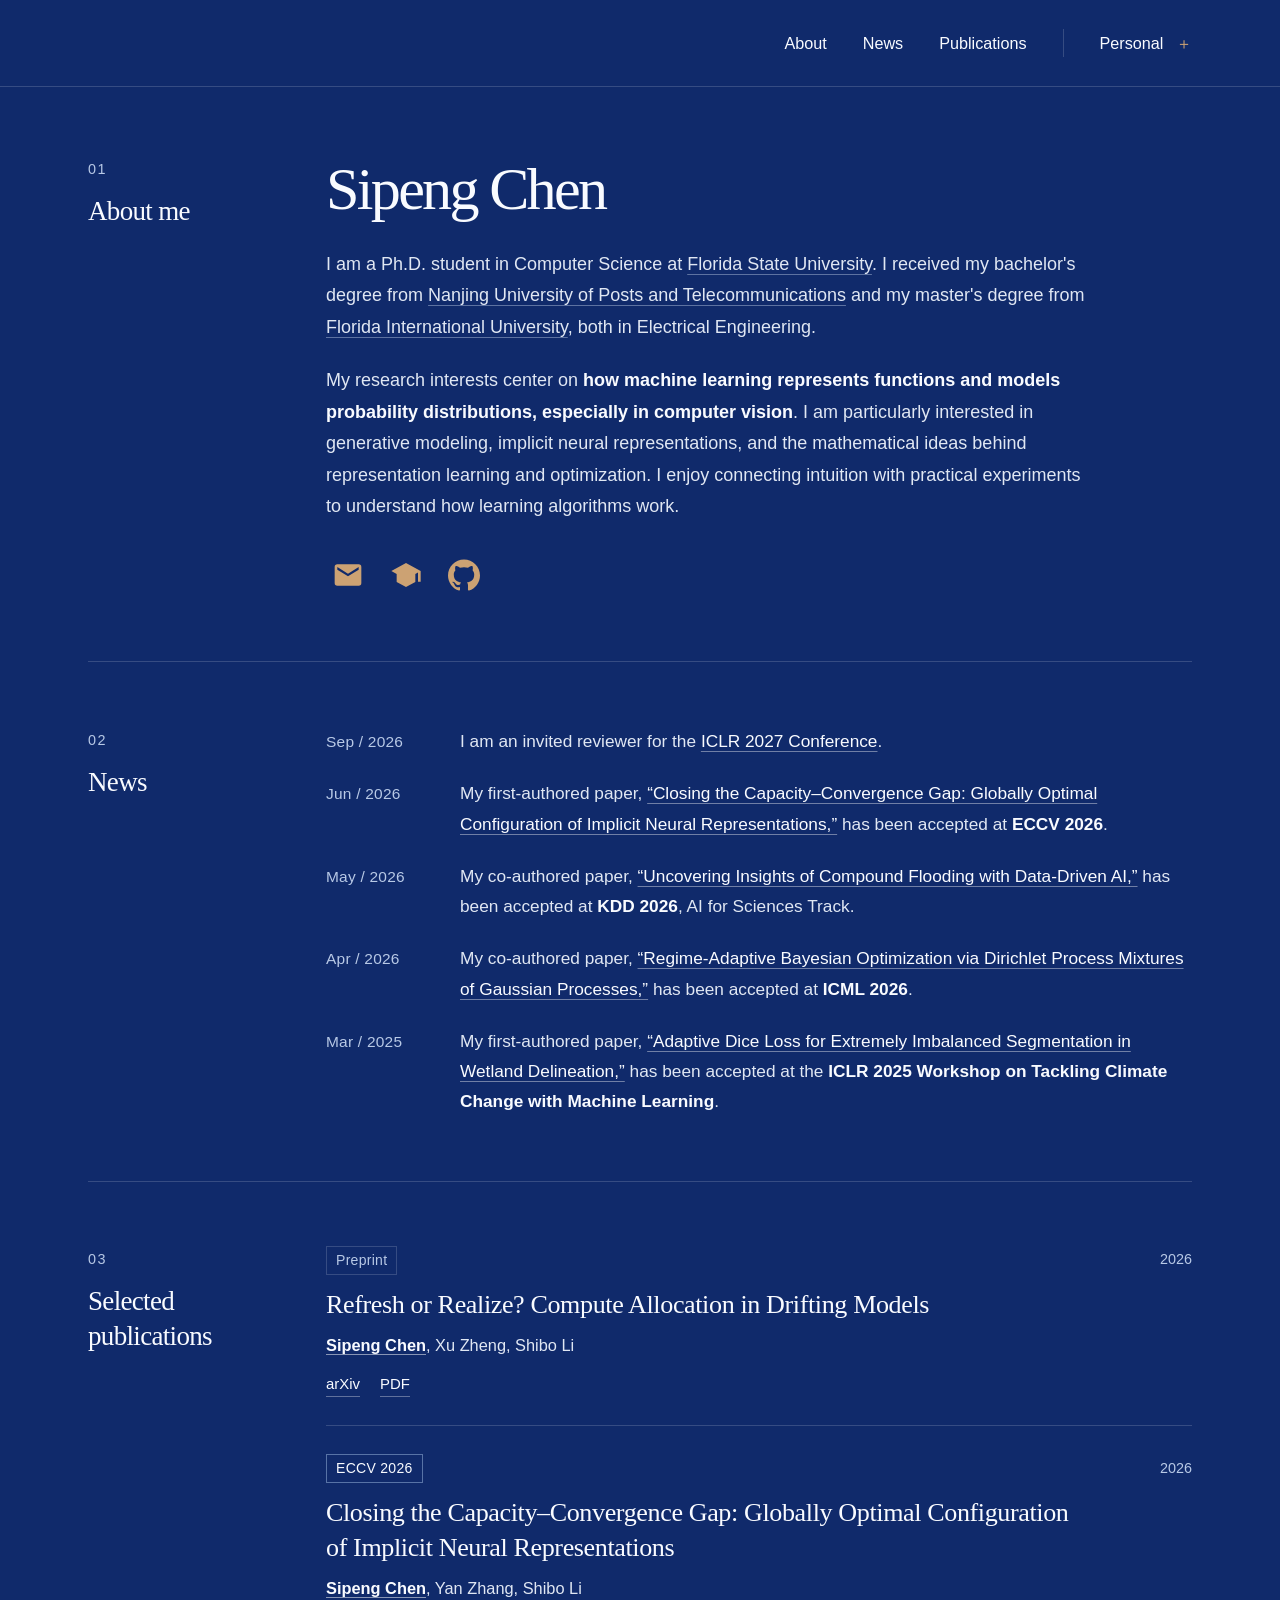
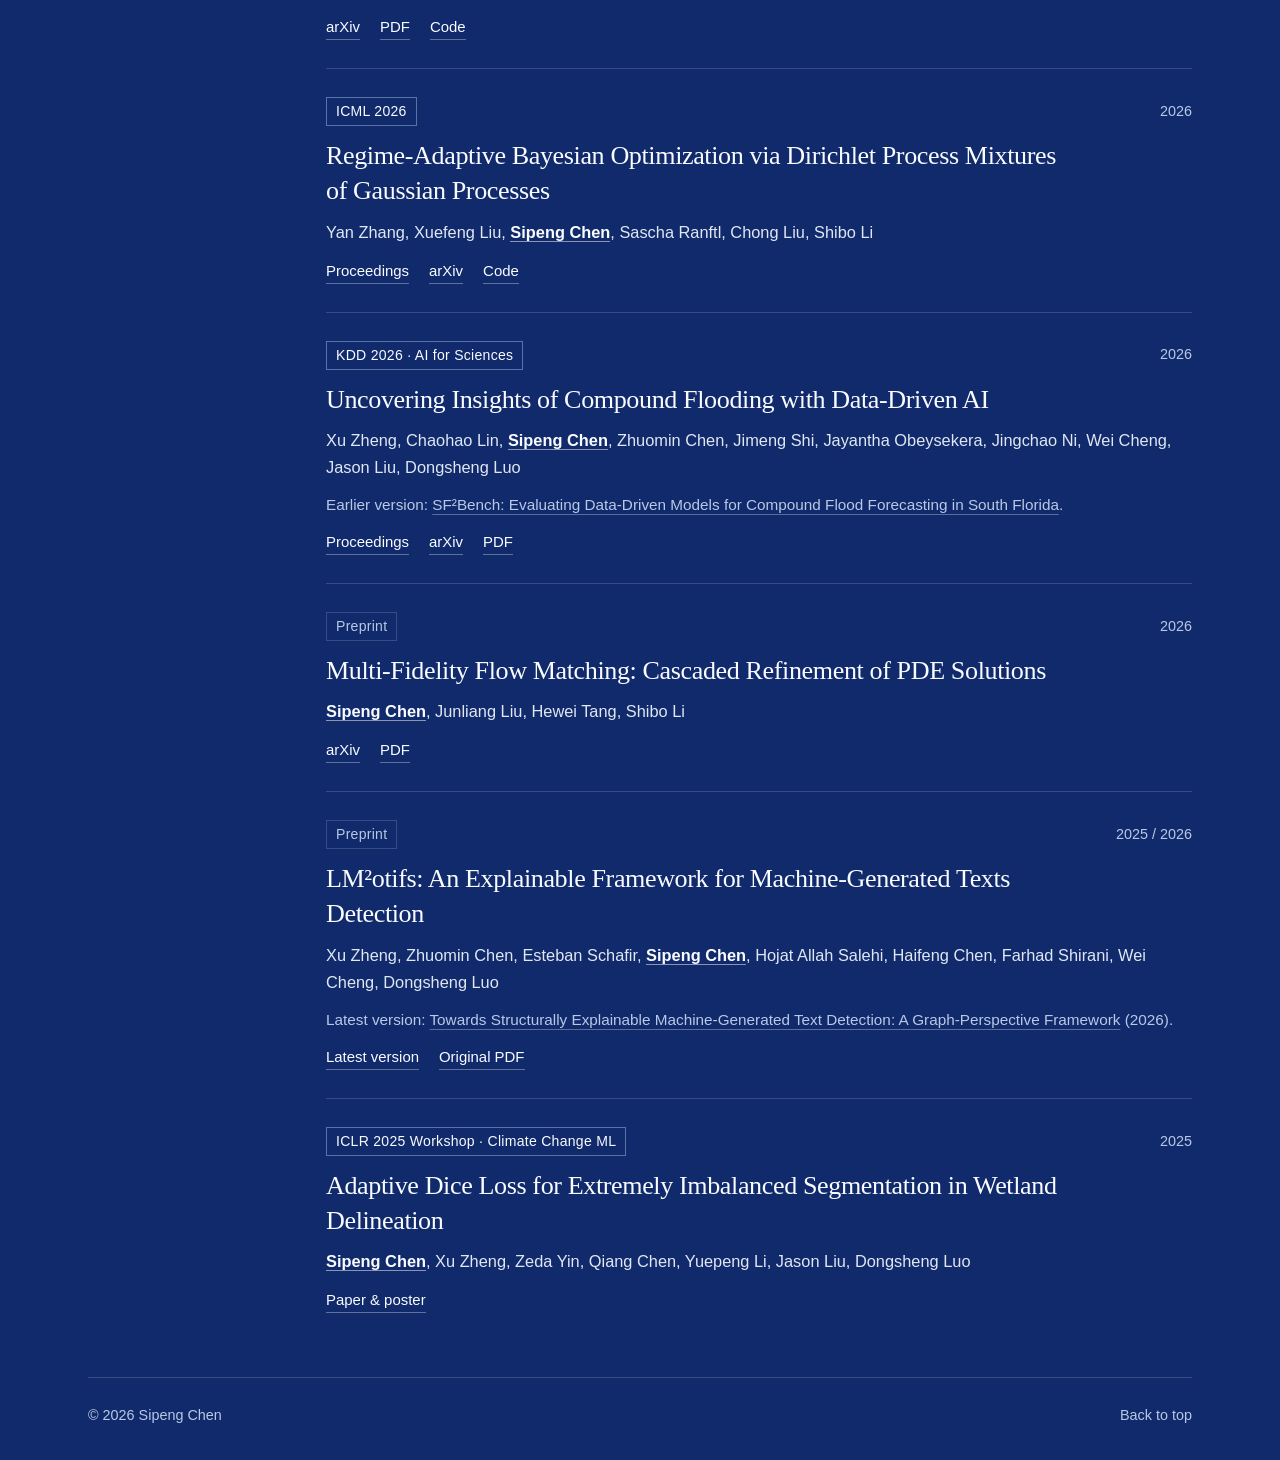
==== commit bbcfb256: "Add files via upload" ====
--- a/index.html
+++ b/index.html
@@ -1,176 +1,120 @@
 <!doctype html>
 <html lang="en">
 <head>
-  <meta charset="utf-8" />
-  <meta name="viewport" content="width=device-width, initial-scale=1" />
+  <meta charset="utf-8">
+  <meta name="viewport" content="width=device-width, initial-scale=1">
+  <meta name="theme-color" content="#102a6b">
   <title>Sipeng Chen</title>
-  <meta name="description" content="Sipeng Chen — Ph.D. student in Computer Science at Florida State University. Research interests include AI for Science, implicit neural representations, flow matching, Bayesian optimization, and scientific machine learning." />
-
-  <!-- Open Graph -->
-  <meta property="og:description" content="Ph.D. student in Computer Science at Florida State University. AI for Science, INR, flow matching, Bayesian optimization, and scientific machine learning." />
-  <meta property="og:type" content="website" />
-
-  <link rel="icon" href="assets/kitty_explains_to_sipeng.png" type="image/png" />
-  <link rel="stylesheet" href="styles.css" />
+  <meta name="description" content="Sipeng Chen, Ph.D. student in Computer Science at Florida State University. Machine learning, functions and probability distributions, generative modeling, and computer vision.">
+  <meta property="og:title" content="Sipeng Chen">
+  <meta property="og:description" content="Machine learning, functions and probability distributions, generative modeling, and computer vision. Ph.D. student at Florida State University.">
+  <meta property="og:type" content="website">
+  <link rel="icon" href="assets/kitty_explains_to_sipeng.png" type="image/png">
+  <link rel="stylesheet" href="styles.css">
 </head>
-
 <body>
+  <a class="skip-link" href="#main">Skip to content</a>
   <header class="site-header">
-    <nav class="nav nav-no-brand">
-      <button class="nav-toggle" aria-label="Toggle navigation" aria-expanded="false">
-        <span></span><span></span><span></span>
-      </button>
-
-      <div class="nav-links">
-        <a href="#about">About</a>
-        <a href="#research">Research</a>
-        <a href="#publications">Publications</a>
-        <a href="#contact">Contact</a>
-      </div>
-    </nav>
+    <div class="header-inner">
+      <nav aria-label="Main navigation">
+        <a class="nav-main" href="#about">About</a>
+        <a class="nav-main" href="#news">News</a>
+        <a class="nav-main" href="#publications">Publications</a>
+        <a class="personal-link" href="personal.html">Personal <span aria-hidden="true">＋</span></a>
+      </nav>
+    </div>
   </header>
 
-  <main id="top">
-    <section class="hero section">
-      <div class="hero-grid">
-        <div class="hero-copy">
-          <h1>Sipeng Chen</h1>
-          <p class="hero-text">
-            I work on scientific machine learning, with a current focus on implicit neural representations,
-            flow matching, Bayesian optimization, operator/function learning, and data-driven models for
-            complex physical systems.
-          </p>
-
-          <div class="hero-actions">
-            <a class="button primary" href="mailto:sc25bg@fsu.edu">Email</a>
-            <a class="button" href="https://scholar.google.com/citations?user=9rUzkMUAAAAJ" target="_blank" rel="noopener noreferrer">Google Scholar</a>
-          </div>
+  <main id="main" class="page-shell">
+    <section id="about" class="section about-section" aria-labelledby="about-title">
+      <div class="section-label"><span class="section-number">01</span><h2 id="about-title">About me</h2></div>
+      <div class="section-content">
+        <div class="intro-heading">
+          <div><h1>Sipeng Chen</h1></div>
         </div>
-
-        <aside class="profile-card" aria-label="Profile summary">
-          <div class="avatar" aria-hidden="true" style="width: 300px; height: 300px; overflow: hidden; display: inline-flex; align-items: center; justify-content: center; background-color: #f0f0f0;">
-            <img src="assets/kitty_explains_to_sipeng.png" alt="" style="width: 100%; height: 100%; object-fit: cover;" />
-          </div>
-
-          <p>Ph.D. Student in Computer Science</p>
-          <p>Florida State University</p>
-
-          <div class="profile-meta">
-            <a href="mailto:sc25bg@fsu.edu">sc25bg@fsu.edu</a>
-            <a href="https://scholar.google.com/citations?user=9rUzkMUAAAAJ" target="_blank" rel="noopener noreferrer">Google Scholar</a>
-          </div>
-        </aside>
+        <div class="about-copy">
+          <p>I am a Ph.D. student in Computer Science at <a href="https://www.fsu.edu/">Florida State University</a>. I received my bachelor's degree from <a href="https://www.njupt.edu.cn/en/">Nanjing University of Posts and Telecommunications</a> and my master's degree from <a href="https://www.fiu.edu/">Florida International University</a>, both in Electrical Engineering.</p>
+          <p>My research interests center on <strong>how machine learning represents functions and models probability distributions, especially in computer vision</strong>. I am particularly interested in generative modeling, implicit neural representations, and the mathematical ideas behind representation learning and optimization. I enjoy connecting intuition with practical experiments to understand how learning algorithms work.</p>
+        </div>
+        <div class="contact-links" aria-label="Contact and profiles">
+          <a href="mailto:sc25bg@fsu.edu" aria-label="Email Sipeng Chen at sc25bg@fsu.edu" title="Email: sc25bg@fsu.edu">
+            <svg viewBox="0 0 24 24" aria-hidden="true" focusable="false"><path d="M20 4H4a2 2 0 0 0-2 2v12a2 2 0 0 0 2 2h16a2 2 0 0 0 2-2V6a2 2 0 0 0-2-2zm0 4-8 5-8-5V6l8 5 8-5v2z"/></svg>
+          </a>
+          <a href="https://scholar.google.com/citations?user=9rUzkMUAAAAJ" aria-label="Google Scholar profile" title="Google Scholar">
+            <svg viewBox="0 0 24 24" aria-hidden="true" focusable="false"><path d="M12 3 1 9l4 2.18v6L12 21l7-3.82v-6L21 10.09V17h2V9L12 3z"/></svg>
+          </a>
+          <a href="https://github.com/Sippengg" aria-label="GitHub profile" title="GitHub">
+            <svg viewBox="0 0 24 24" aria-hidden="true" focusable="false"><path d="M12 .297C5.37.297 0 5.67 0 12.297c0 5.303 3.438 9.8 8.205 11.385.6.113.82-.258.82-.577 0-.285-.01-1.04-.015-2.04-3.338.724-4.043-1.61-4.043-1.61-.546-1.387-1.333-1.756-1.333-1.756-1.09-.745.083-.729.083-.729 1.205.084 1.838 1.236 1.838 1.236 1.07 1.835 2.809 1.305 3.495.998.108-.776.418-1.305.762-1.605-2.665-.304-5.467-1.334-5.467-5.931 0-1.31.467-2.381 1.236-3.221-.123-.303-.536-1.524.117-3.176 0 0 1.008-.322 3.301 1.23a11.52 11.52 0 0 1 3.003-.404c1.02.005 2.047.138 3.003.404 2.291-1.552 3.297-1.23 3.297-1.23.653 1.652.242 2.873.119 3.176.771.84 1.235 1.911 1.235 3.221 0 4.609-2.807 5.624-5.479 5.921.43.371.823 1.102.823 2.222 0 1.606-.015 2.898-.015 3.293 0 .322.216.694.825.576C20.565 22.092 24 17.592 24 12.297 24 5.67 18.627.297 12 .297z"/></svg>
+          </a>
+        </div>
       </div>
     </section>
 
-    <section id="about" class="section narrow">
-      <div class="section-heading">
-        <p class="eyebrow">About</p>
-        <h2>Self Introduction</h2>
-      </div>
-
-      <div class="prose">
-        <p>
-          I am a Ph.D. student in Computer Science at Florida State University.
-          I received my bachelor's degree from Nanjing University of Posts and Telecommunications
-          and my master's degree from Florida International University, both in Electrical Engineering.
-          My academic background sits at the intersection of engineering, mathematics, and machine learning.
-          I am also proud to be a Choir member of Tallahassee Chinese Christian Church.
-        </p>
+    <section id="news" class="section" aria-labelledby="news-title">
+      <div class="section-label"><span class="section-number">02</span><h2 id="news-title">News</h2></div>
+      <div class="section-content">
+        <ol class="news-list">
+          <li><time datetime="2026-09">Sep / 2026</time><p>I am an invited reviewer for the <a href="https://iclr.cc/Conferences/2027">ICLR 2027 Conference</a>.</p></li>
+          <li><time datetime="2026-06">Jun / 2026</time><p>My first-authored paper, <a href="https://arxiv.org/abs/2509.23139">“Closing the Capacity–Convergence Gap: Globally Optimal Configuration of Implicit Neural Representations,”</a> has been accepted at <strong>ECCV 2026</strong>.</p></li>
+          <li><time datetime="2026-05">May / 2026</time><p>My co-authored paper, <a href="https://doi.org/10.1145/3770855.3818951">“Uncovering Insights of Compound Flooding with Data-Driven AI,”</a> has been accepted at <strong>KDD 2026</strong>, AI for Sciences Track.</p></li>
+          <li><time datetime="2026-04">Apr / 2026</time><p>My co-authored paper, <a href="https://proceedings.mlr.press/v306/zhang26dn.html">“Regime-Adaptive Bayesian Optimization via Dirichlet Process Mixtures of Gaussian Processes,”</a> has been accepted at <strong>ICML 2026</strong>.</p></li>
+          <li><time datetime="2025-03">Mar / 2025</time><p>My first-authored paper, <a href="https://www.climatechange.ai/papers/iclr2025/60">“Adaptive Dice Loss for Extremely Imbalanced Segmentation in Wetland Delineation,”</a> has been accepted at the <strong>ICLR 2025 Workshop on Tackling Climate Change with Machine Learning</strong>.</p></li>
+        </ol>
       </div>
     </section>
 
-    <section id="research" class="section narrow">
-      <div class="section-heading">
-        <p class="eyebrow">Research</p>
-        <h2>Research Interests</h2>
-      </div>
-
-      <div class="cards research-cards">
-        <article class="card">
-          <h3>Implicit Neural Representations</h3>
-          <p>Representation, optimization, compression, and function approximation.</p>
-        </article>
-
-        <article class="card">
-          <h3>Flow Matching & Generative Modeling</h3>
-          <p>Multi-fidelity refinement, PDE solution generation, and scientific simulation.</p>
-        </article>
-
-        <article class="card">
-          <h3>AI for Scientific Computing & Operator Learning</h3>
-          <p>Learning functions, operators, and physical dynamics from scientific data.</p>
-        </article>
-      </div>
-    </section>
-
-    <section id="publications" class="section narrow">
-      <div class="section-heading">
-        <p class="eyebrow">Selected Work</p>
-        <h2>Publications</h2>
-      </div>
-
-      <div class="publication-list">
-        <article class="publication">
-          <div class="pub-year">2026</div>
-          <div class="pub-body">
-            <h3>Closing the Capacity–Convergence Gap: Globally Optimal Configuration of Implicit Neural Representations</h3>
-            <p class="authors"><strong>S Chen</strong>, Y Zhang, S Li</p>
-            <p class="venue">ECCV 2026</p>
-          </div>
-        </article>
-
-        <article class="publication">
-          <div class="pub-year">2026</div>
-          <div class="pub-body">
-            <h3>Regime-Adaptive Bayesian Optimization via Dirichlet Process Mixtures of Gaussian Processes</h3>
-            <p class="authors">Y Zhang, X Liu, <strong>S Chen</strong>, S Ranftl, C Liu, S Li</p>
-            <p class="venue">ICML 2026</p>
-          </div>
-        </article>
-
-        <article class="publication">
-          <div class="pub-year">2026</div>
-          <div class="pub-body">
-            <h3>SFBench: Evaluating Data-Driven Models for Compound Flood Forecasting in South Florida</h3>
-            <p class="authors">X Zheng, C Lin, <strong>S Chen</strong>, Z Chen, J Shi, W Cheng, J Obeysekera, J Liu, et al.</p>
-            <p class="venue">KDD 2026 · arXiv:2506.04281</p>
-          </div>
-        </article>
-
-        <article class="publication">
-          <div class="pub-year">2026</div>
-          <div class="pub-body">
-            <h3>Multi-Fidelity Flow Matching: Cascaded Refinement of PDE Solutions</h3>
-            <p class="authors"><strong>S Chen</strong>, J Liu, H Tang, S Li</p>
-            <p class="venue">arXiv preprint arXiv:2605.16118</p>
-          </div>
-        </article>
-      </div>
-    </section>
-
-    <section id="contact" class="section contact-section">
-      <div class="contact-card">
-        <div>
-          <p class="eyebrow">Contact</p>
-          <h2>Get in touch</h2>
-          <p>
-            For research discussions, collaboration, or academic correspondence, please contact me by email.
-          </p>
-        </div>
-
-        <div class="contact-links">
-          <a href="mailto:sc25bg@fsu.edu">sc25bg@fsu.edu</a>
-          <a href="https://scholar.google.com/citations?user=9rUzkMUAAAAJ" target="_blank" rel="noopener noreferrer">Google Scholar</a>
-        </div>
+    <section id="publications" class="section publications-section" aria-labelledby="publications-title">
+      <div class="section-label"><span class="section-number">03</span><h2 id="publications-title">Selected<br class="desktop-break"> publications</h2></div>
+      <div class="section-content">
+        <ol class="publication-list">
+          <li class="publication">
+            <div class="publication-meta"><span class="venue-tag preprint">Preprint</span><span>2026</span></div>
+            <h3><a href="https://arxiv.org/abs/2609.32298">Refresh or Realize? Compute Allocation in Drifting Models</a></h3>
+            <p class="authors"><strong>Sipeng Chen</strong>, Xu Zheng, Shibo Li</p>
+            <div class="paper-links"><a href="https://arxiv.org/abs/2609.32298">arXiv</a><a href="https://arxiv.org/pdf/2609.32298">PDF</a></div>
+          </li>
+          <li class="publication">
+            <div class="publication-meta"><span class="venue-tag">ECCV 2026</span><span>2026</span></div>
+            <h3><a href="https://arxiv.org/abs/2509.23139">Closing the Capacity–Convergence Gap: Globally Optimal Configuration of Implicit Neural Representations</a></h3>
+            <p class="authors"><strong>Sipeng Chen</strong>, Yan Zhang, Shibo Li</p>
+            <div class="paper-links"><a href="https://arxiv.org/abs/2509.23139">arXiv</a><a href="https://arxiv.org/pdf/2509.23139">PDF</a><a href="https://github.com/Sippengg/OptiINR">Code</a></div>
+          </li>
+          <li class="publication">
+            <div class="publication-meta"><span class="venue-tag">ICML 2026</span><span>2026</span></div>
+            <h3><a href="https://proceedings.mlr.press/v306/zhang26dn.html">Regime-Adaptive Bayesian Optimization via Dirichlet Process Mixtures of Gaussian Processes</a></h3>
+            <p class="authors">Yan Zhang, Xuefeng Liu, <strong>Sipeng Chen</strong>, Sascha Ranftl, Chong Liu, Shibo Li</p>
+            <div class="paper-links"><a href="https://proceedings.mlr.press/v306/zhang26dn.html">Proceedings</a><a href="https://arxiv.org/abs/2601.20043">arXiv</a><a href="https://github.com/AnthonyZhangYan/RAMBO">Code</a></div>
+          </li>
+          <li class="publication">
+            <div class="publication-meta"><span class="venue-tag">KDD 2026 · AI for Sciences</span><span>2026</span></div>
+            <h3><a href="https://doi.org/10.1145/3770855.3818951">Uncovering Insights of Compound Flooding with Data-Driven AI</a></h3>
+            <p class="authors">Xu Zheng, Chaohao Lin, <strong>Sipeng Chen</strong>, Zhuomin Chen, Jimeng Shi, Jayantha Obeysekera, Jingchao Ni, Wei Cheng, Jason Liu, Dongsheng Luo</p>
+            <p class="publication-note">Earlier version: <a href="https://arxiv.org/abs/2506.04281v1">SF²Bench: Evaluating Data-Driven Models for Compound Flood Forecasting in South Florida</a>.</p>
+            <div class="paper-links"><a href="https://doi.org/10.1145/3770855.3818951">Proceedings</a><a href="https://arxiv.org/abs/2506.04281">arXiv</a><a href="https://arxiv.org/pdf/2506.04281">PDF</a></div>
+          </li>
+          <li class="publication">
+            <div class="publication-meta"><span class="venue-tag preprint">Preprint</span><span>2026</span></div>
+            <h3><a href="https://arxiv.org/abs/2605.16118">Multi-Fidelity Flow Matching: Cascaded Refinement of PDE Solutions</a></h3>
+            <p class="authors"><strong>Sipeng Chen</strong>, Junliang Liu, Hewei Tang, Shibo Li</p>
+            <div class="paper-links"><a href="https://arxiv.org/abs/2605.16118">arXiv</a><a href="https://arxiv.org/pdf/2605.16118">PDF</a></div>
+          </li>
+          <li class="publication">
+            <div class="publication-meta"><span class="venue-tag preprint">Preprint</span><span>2025 / 2026</span></div>
+            <h3><a href="https://arxiv.org/abs/2505.12507v1">LM²otifs: An Explainable Framework for Machine-Generated Texts Detection</a></h3>
+            <p class="authors">Xu Zheng, Zhuomin Chen, Esteban Schafir, <strong>Sipeng Chen</strong>, Hojat Allah Salehi, Haifeng Chen, Farhad Shirani, Wei Cheng, Dongsheng Luo</p>
+            <p class="publication-note">Latest version: <a href="https://arxiv.org/abs/2505.12507">Towards Structurally Explainable Machine-Generated Text Detection: A Graph-Perspective Framework</a> (2026).</p>
+            <div class="paper-links"><a href="https://arxiv.org/abs/2505.12507">Latest version</a><a href="https://arxiv.org/pdf/2505.12507v1">Original PDF</a></div>
+          </li>
+          <li class="publication">
+            <div class="publication-meta"><span class="venue-tag">ICLR 2025 Workshop · Climate Change ML</span><span>2025</span></div>
+            <h3><a href="https://www.climatechange.ai/papers/iclr2025/60">Adaptive Dice Loss for Extremely Imbalanced Segmentation in Wetland Delineation</a></h3>
+            <p class="authors"><strong>Sipeng Chen</strong>, Xu Zheng, Zeda Yin, Qiang Chen, Yuepeng Li, Jason Liu, Dongsheng Luo</p>
+            <div class="paper-links"><a href="https://www.climatechange.ai/papers/iclr2025/60">Paper &amp; poster</a></div>
+          </li>
+        </ol>
       </div>
     </section>
   </main>
-
-  <footer class="footer">
-    <p>© <span id="year"></span> Sipeng Chen. Built for GitHub Pages.</p>
-  </footer>
-
-  <script src="script.js"></script>
+  <footer class="site-footer"><span>© 2026 Sipeng Chen</span><a href="#about">Back to top</a></footer>
 </body>
-</html>+</html>
--- a/styles.css
+++ b/styles.css
@@ -1,512 +1,72 @@
-/* Minimal academic personal website for Sippengg.github.io */
-
-:root {
-  --bg: #f7f5ef;
-  --surface: #ffffff;
-  --surface-2: #fbfaf6;
-  --text: #1f2933;
-  --muted: #667085;
-  --line: #e4dfd5;
-  --accent: #243b53;
-  --accent-2: #486581;
-  --accent-soft: #e8eef3;
-  --shadow: 0 24px 70px rgba(31, 41, 51, 0.08);
-  --radius: 24px;
-  --max-width: 1120px;
-}
-
-* {
-  box-sizing: border-box;
-}
-
-html {
-  scroll-behavior: smooth;
-}
-
-body {
-  margin: 0;
-  font-family: Inter, ui-sans-serif, system-ui, -apple-system, BlinkMacSystemFont, "Segoe UI", sans-serif;
-  color: var(--text);
-  background:
-    radial-gradient(circle at top left, rgba(72, 101, 129, 0.12), transparent 32rem),
-    linear-gradient(180deg, var(--bg), #fffaf0 100%);
-  line-height: 1.65;
-}
-
-a {
-  color: inherit;
-  text-decoration: none;
-}
-
-a:hover {
-  color: var(--accent-2);
-}
-
-.site-header {
-  position: sticky;
-  top: 0;
-  z-index: 50;
-  backdrop-filter: blur(18px);
-  background: rgba(247, 245, 239, 0.78);
-  border-bottom: 1px solid rgba(228, 223, 213, 0.7);
-}
-
-.nav {
-  max-width: var(--max-width);
-  margin: 0 auto;
-  padding: 16px 24px;
-  display: flex;
-  align-items: center;
-  justify-content: space-between;
-}
-
-.nav-no-brand {
-  justify-content: flex-end;
-}
-
-.brand {
-  display: inline-flex;
-  align-items: center;
-  gap: 12px;
-  font-weight: 700;
-  letter-spacing: -0.02em;
-}
-
-.brand-mark {
-  width: 40px;
-  height: 40px;
-  border-radius: 14px;
-  display: grid;
-  place-items: center;
-  color: #fff;
-  background: var(--accent);
-  font-size: 0.85rem;
-  letter-spacing: 0.04em;
-}
-
-.brand-text {
-  font-size: 1rem;
-}
-
-.nav-links {
-  display: flex;
-  gap: 24px;
-  align-items: center;
-  font-size: 0.95rem;
-  color: var(--muted);
-}
-
-.nav-links a {
-  padding: 6px 0;
-  border-bottom: 1px solid transparent;
-}
-
-.nav-links a:hover,
-.nav-links a.active {
-  color: var(--accent);
-  border-bottom-color: var(--accent);
-}
-
-.nav-toggle {
-  display: none;
-  border: 0;
-  background: transparent;
-  padding: 8px;
-  cursor: pointer;
-}
-
-.nav-toggle span {
-  display: block;
-  width: 22px;
-  height: 2px;
-  margin: 5px 0;
-  background: var(--accent);
-  border-radius: 2px;
-}
-
-.section {
-  max-width: var(--max-width);
-  margin: 0 auto;
-  padding: 92px 24px;
-}
-
-.section.narrow {
-  max-width: 860px;
-}
-
-.hero {
-  padding-top: 96px;
-}
-
-.hero-grid {
-  display: grid;
-  grid-template-columns: minmax(0, 1.35fr) 360px;
-  gap: 48px;
-  align-items: center;
-}
-
-.eyebrow {
-  margin: 0 0 14px;
-  color: var(--accent-2);
-  font-size: 0.78rem;
-  font-weight: 700;
-  letter-spacing: 0.12em;
-  text-transform: uppercase;
-}
-
-h1,
-h2,
-h3 {
-  margin: 0;
-  line-height: 1.16;
-  color: var(--text);
-}
-
-h1 {
-  font-family: Georgia, "Times New Roman", serif;
-  font-size: clamp(3.4rem, 8vw, 6.9rem);
-  font-weight: 500;
-  letter-spacing: -0.07em;
-}
-
-h2 {
-  font-size: clamp(2rem, 4vw, 3.2rem);
-  letter-spacing: -0.045em;
-}
-
-h3 {
-  font-size: 1.08rem;
-  letter-spacing: -0.02em;
-}
-
-.hero-text {
-  margin: 24px 0 0;
-  max-width: 680px;
-  color: var(--muted);
-  font-size: clamp(1.05rem, 1.8vw, 1.24rem);
-}
-
-.hero-actions {
-  display: flex;
-  gap: 14px;
-  flex-wrap: wrap;
-  margin-top: 34px;
-}
-
-.button {
-  display: inline-flex;
-  align-items: center;
-  justify-content: center;
-  min-height: 46px;
-  padding: 0 18px;
-  border: 1px solid var(--line);
-  border-radius: 999px;
-  background: rgba(255, 255, 255, 0.72);
-  color: var(--accent);
-  font-weight: 700;
-  box-shadow: 0 8px 24px rgba(31, 41, 51, 0.05);
-}
-
-.button.primary {
-  color: #fff;
-  background: var(--accent);
-  border-color: var(--accent);
-}
-
-.button:hover {
-  transform: translateY(-1px);
-}
-
-.profile-card {
-  padding: 30px;
-  border: 1px solid var(--line);
-  border-radius: var(--radius);
-  background: rgba(255, 255, 255, 0.78);
-  box-shadow: var(--shadow);
-}
-
-.avatar {
-  width: 108px;
-  height: 108px;
-  border-radius: 32px;
-  display: grid;
-  place-items: center;
-  background: linear-gradient(145deg, var(--accent), #102a43);
-  color: #fff;
-  font-family: Georgia, "Times New Roman", serif;
-  font-size: 2rem;
-  letter-spacing: -0.04em;
-  margin-bottom: 24px;
-}
-
-.photo-avatar {
-  width: 300px;
-  height: 300px;
-  overflow: hidden;
-  display: inline-flex;
-  align-items: center;
-  justify-content: center;
-  background: #f0f0f0;
-}
-
-.photo-avatar img {
-  width: 100%;
-  height: 100%;
-  object-fit: cover;
-}
-
-.profile-card h2 {
-  font-size: 1.6rem;
-  margin-bottom: 10px;
-}
-
-.profile-card p {
-  margin: 6px 0;
-  color: var(--muted);
-}
-
-.profile-meta {
-  display: grid;
-  gap: 10px;
-  margin-top: 22px;
-  padding-top: 22px;
-  border-top: 1px solid var(--line);
-  font-size: 0.95rem;
-  font-weight: 700;
-  color: var(--accent);
-}
-
-.section-heading {
-  margin-bottom: 34px;
-}
-
-.prose {
-  font-size: 1.05rem;
-  color: var(--muted);
-}
-
-.prose p {
-  margin: 0 0 18px;
-}
-
-.note {
-  padding: 18px 20px;
-  border-left: 4px solid var(--accent);
-  border-radius: 16px;
-  background: var(--accent-soft);
-  color: var(--accent);
-  font-weight: 700;
-}
-
-.cards {
-  display: grid;
-  grid-template-columns: repeat(4, minmax(0, 1fr));
-  gap: 18px;
-}
-
-.research-cards {
-  grid-template-columns: repeat(3, minmax(0, 1fr));
-}
-
-.card {
-  padding: 24px;
-  min-height: 180px;
-  border: 1px solid var(--line);
-  border-radius: 22px;
-  background: rgba(255, 255, 255, 0.72);
-  box-shadow: 0 16px 40px rgba(31, 41, 51, 0.05);
-}
-
-.card p {
-  margin: 14px 0 0;
-  color: var(--muted);
-  font-size: 0.96rem;
-}
-
-.publication-list {
-  display: grid;
-  gap: 18px;
-}
-
-.publication {
-  display: grid;
-  grid-template-columns: 78px minmax(0, 1fr);
-  gap: 20px;
-  padding: 24px;
-  border: 1px solid var(--line);
-  border-radius: 22px;
-  background: rgba(255, 255, 255, 0.78);
-}
-
-.pub-year {
-  color: var(--accent);
-  font-weight: 800;
-  font-size: 0.95rem;
-}
-
-.pub-body h3 {
-  margin-bottom: 10px;
-}
-
-.authors,
-.venue {
-  margin: 4px 0;
-  color: var(--muted);
-}
-
-.venue {
-  color: var(--accent-2);
-  font-weight: 700;
-}
-
-.contact-section {
-  padding-bottom: 70px;
-}
-
-.contact-card {
-  display: flex;
-  justify-content: space-between;
-  gap: 30px;
-  padding: 36px;
-  border-radius: var(--radius);
-  background: var(--accent);
-  color: #fff;
-  box-shadow: var(--shadow);
-}
-
-.contact-card h2,
-.contact-card p,
-.contact-card .eyebrow {
-  color: #fff;
-}
-
-.contact-card p {
-  max-width: 600px;
-  opacity: 0.82;
-}
-
-.contact-links {
-  min-width: 250px;
-  display: grid;
-  align-content: center;
-  gap: 12px;
-}
-
-.contact-links a {
-  padding: 14px 16px;
-  border: 1px solid rgba(255, 255, 255, 0.18);
-  border-radius: 16px;
-  background: rgba(255, 255, 255, 0.08);
-  font-weight: 700;
-}
-
-.contact-links a:hover {
-  color: #fff;
-  background: rgba(255, 255, 255, 0.14);
-}
-
-.footer {
-  max-width: var(--max-width);
-  margin: 0 auto;
-  padding: 24px;
-  color: var(--muted);
-  font-size: 0.92rem;
-  border-top: 1px solid var(--line);
-}
-
-@media (max-width: 960px) {
-  .hero-grid {
-    grid-template-columns: 1fr;
-  }
-
-  .profile-card {
-    max-width: 440px;
-  }
-
-  .cards {
-    grid-template-columns: repeat(2, minmax(0, 1fr));
-  }
-
-  .research-cards {
-    grid-template-columns: repeat(2, minmax(0, 1fr));
-  }
-
-  .contact-card {
-    flex-direction: column;
-  }
-}
-
-@media (max-width: 720px) {
-  .section {
-    padding: 70px 20px;
-  }
-
-  .nav {
-    padding: 14px 20px;
-  }
-
-  .nav-no-brand {
-    justify-content: space-between;
-  }
-
-  .nav-toggle {
-    display: block;
-  }
-
-  .nav-links {
-    position: absolute;
-    left: 20px;
-    right: 20px;
-    top: 72px;
-    display: none;
-    flex-direction: column;
-    align-items: stretch;
-    gap: 10px;
-    padding: 16px;
-    border: 1px solid var(--line);
-    border-radius: 18px;
-    background: rgba(255, 255, 255, 0.96);
-    box-shadow: var(--shadow);
-  }
-
-  .nav-links.open {
-    display: flex;
-  }
-
-  .cards {
-    grid-template-columns: 1fr;
-  }
-
-  .research-cards {
-    grid-template-columns: 1fr;
-  }
-
-  .publication {
-    grid-template-columns: 1fr;
-  }
-
-  .pub-year {
-    margin-bottom: -8px;
-  }
-
-  h1 {
-    font-size: 4rem;
-  }
-
-  .photo-avatar {
-    width: 100%;
-    max-width: 300px;
-    height: auto;
-    aspect-ratio: 1 / 1;
-  }
-}
-
-@media (prefers-reduced-motion: reduce) {
-  html {
-    scroll-behavior: auto;
-  }
-
-  .button:hover {
-    transform: none;
-  }
-}+@charset "UTF-8";
+:root{color-scheme:dark;--blue:#102a6b;--deep:#0b2053;--white:#f9fbff;--soft:#e0e7f3;--muted:#b8c9e6;--line:#ffffff29;--accent:#cca273;--body:Arial,Helvetica,sans-serif;--serif:Georgia,'Times New Roman',serif;font-size:112.5%}
+*{box-sizing:border-box}
+html{scroll-behavior:smooth;scroll-padding-top:7rem}
+body{margin:0;background:var(--blue);color:var(--white);font-family:var(--body);font-size:1rem;line-height:1.75;-webkit-font-smoothing:antialiased}
+a{color:inherit;text-decoration-thickness:1px;text-underline-offset:.23em;transition:color .15s,background .15s}
+a:hover{color:var(--accent)}
+a:focus-visible{outline:2px solid white;outline-offset:6px;border-radius:2px}
+strong{font-weight:600;color:var(--white)}
+p,h1,h2,h3{margin:0}
+.skip-link{position:fixed;top:-6rem;left:1rem;z-index:20;padding:.6rem 1rem;background:white;color:var(--deep)}
+.skip-link:focus{top:1rem}
+.site-header{position:sticky;top:0;z-index:5;background:var(--blue);border-bottom:1px solid var(--line)}
+.header-inner{max-width:1200px;margin:auto;min-height:86px;padding:0 48px;display:flex;align-items:center;justify-content:flex-end;gap:2rem}
+.wordmark-dot{color:var(--accent)}
+nav{display:flex;align-items:center;gap:2rem;font-size:.9rem}
+nav a{text-decoration:none}
+.personal-link{border-left:1px solid var(--line);padding-left:2rem}
+.personal-link span{margin-left:.45rem;color:var(--accent)}
+.personal-link[aria-current]{text-decoration:underline;text-underline-offset:.45em}
+.page-shell{max-width:1200px;margin:0 auto;padding:0 48px}
+.section{display:grid;grid-template-columns:190px minmax(0,1fr);gap:48px;padding:64px 0;border-bottom:1px solid var(--line)}
+.section-label{display:flex;flex-direction:column;align-items:flex-start;gap:.65rem;padding-top:.1rem}
+.section-number{font-size:.8rem;font-variant-numeric:tabular-nums;letter-spacing:.1em;color:var(--muted)}
+.section-label h2{font-family:var(--serif);font-weight:400;font-size:1.5rem;line-height:1.3;letter-spacing:-.025em}
+.section-content{min-width:0}
+.about-section{padding-top:68px;padding-bottom:64px}
+.intro-heading{display:flex;align-items:center;justify-content:space-between;gap:2rem;margin-bottom:26px}
+.affiliation{font-size:.82rem;color:var(--soft);letter-spacing:.02em;margin-bottom:10px}
+h1{font-family:var(--serif);font-size:clamp(2.6rem,4.7vw,3.5rem);font-weight:400;line-height:1.13;letter-spacing:-.045em}
+.avatar{width:104px;height:104px;border-radius:50%;object-fit:cover;border:3px solid #ffffff25;flex-shrink:0}
+.about-copy{color:var(--soft);max-width:760px}
+.about-copy p+p{margin-top:1.2rem}
+.about-copy a{text-decoration-color:#d0def366}
+.contact-links{display:flex;flex-wrap:wrap;align-items:center;gap:14px;margin-top:1.7rem}
+.contact-links a{display:inline-flex;align-items:center;justify-content:center;width:44px;height:44px;color:var(--accent);text-decoration:none;border-radius:4px}
+.contact-links a:hover{color:#e9c69a;background:#cca27312}
+.contact-links svg{display:block;width:32px;height:32px;fill:currentColor}
+.news-list,.publication-list{padding:0;margin:0;list-style:none}
+.news-list li{display:grid;grid-template-columns:110px minmax(0,1fr);gap:24px;align-items:baseline}
+.news-list li+li{margin-top:22px}
+.news-list time{color:var(--muted);font-size:.86rem;font-variant-numeric:tabular-nums;white-space:nowrap;letter-spacing:.015em}
+.news-list p{font-size:.96rem;color:var(--soft);line-height:1.75}
+.news-list a{text-decoration-color:#ffffff66;color:var(--white)}
+.publication{padding:28px 0;border-top:1px solid var(--line)}
+.publication:first-child{padding-top:0;border-top:0}
+.publication:last-child{padding-bottom:0}
+.publication-meta{display:flex;align-items:center;justify-content:space-between;gap:1rem;font-size:.8rem;color:var(--muted);margin-bottom:12px;font-variant-numeric:tabular-nums}
+.venue-tag{display:inline-block;border:1px solid #c4e1ff66;padding:3px 9px;color:var(--white);font-size:.78rem;letter-spacing:.02em;line-height:1.5}
+.venue-tag.preprint{border-color:var(--line);color:var(--muted)}
+.publication h3{font-family:var(--serif);font-size:1.45rem;line-height:1.35;font-weight:400;letter-spacing:-.015em;max-width:750px}
+.publication h3 a{text-decoration:none}
+.publication h3 a:hover{text-decoration:underline}
+.authors{font-size:.91rem;line-height:1.65;color:var(--soft);margin-top:10px}
+.authors strong{border-bottom:1px solid #ffffff80}
+.publication-note{font-size:.85rem;color:var(--muted);line-height:1.65;margin-top:11px}
+.publication-note a{text-decoration-color:#ffffff50}
+.paper-links{display:flex;flex-wrap:wrap;gap:20px;margin-top:13px;font-size:.83rem}
+.paper-links a{text-decoration:none;border-bottom:1px solid #ffffff55;line-height:1.6}
+.site-footer{max-width:1200px;padding:25px 48px 32px;margin:auto;display:flex;justify-content:space-between;gap:1rem;color:var(--muted);font-size:.8rem}
+.site-footer a{text-decoration:none}
+.personal-shell{min-height:calc(100svh - 173px)}
+.personal-section{padding-top:84px;padding-bottom:84px;border-bottom:0}
+.personal-prose{color:var(--soft);max-width:690px;margin-top:38px;font-size:1.06rem}
+.personal-prose p+p{margin-top:1.5rem}
+.return-link{display:inline-block;margin-top:2.3rem;font-size:.9rem}
+@media(min-width:1000px){.section-label{position:sticky;top:120px;align-self:start}}
+@media(max-width:950px){.section{grid-template-columns:150px minmax(0,1fr);gap:30px}.header-inner,.page-shell{padding-left:32px;padding-right:32px}.site-footer{padding-left:32px;padding-right:32px}.news-list li{grid-template-columns:95px minmax(0,1fr);gap:18px}.avatar{width:88px;height:88px}nav{gap:1.25rem}.personal-link{padding-left:1.25rem}}
+@media(max-width:700px){html{scroll-padding-top:6rem}.header-inner{min-height:76px;padding:17px 22px;gap:12px}nav{gap:.7rem;font-size:.85rem;width:100%;justify-content:space-between}.personal-link{padding-left:.7rem}.page-shell{padding:0 22px}.section{grid-template-columns:1fr;gap:25px;padding:40px 0}.section-label{flex-direction:row;align-items:baseline;gap:12px}.section-label h2{font-size:1.3rem}.desktop-break{display:none}.intro-heading{gap:1rem;margin-bottom:24px}.affiliation{font-size:.78rem;max-width:235px}.avatar{width:76px;height:76px}.about-copy{font-size:1rem}.news-list li{grid-template-columns:1fr;gap:4px}.news-list li+li{margin-top:24px}.news-list p{font-size:1rem}.publication h3{font-size:1.35rem}.publication-meta{flex-wrap:wrap;gap:.65rem}.authors{font-size:.9rem}.site-footer{padding:24px 22px;font-size:.78rem;flex-wrap:wrap}.personal-section{padding-top:48px}.personal-prose{margin-top:30px;font-size:1rem}}
+@media(max-width:380px){.header-inner{padding-left:16px;padding-right:16px}nav{font-size:.8rem;gap:.5rem}.personal-link{padding-left:.5rem}.intro-heading{gap:.8rem}.avatar{width:68px;height:68px}}
+@media(prefers-reduced-motion:reduce){html{scroll-behavior:auto}a{transition:none}}
+@media print{body{background:white;color:#111}strong,a{color:#111}.site-header,.skip-link,.site-footer{display:none}.page-shell{padding:0}.section{grid-template-columns:150px 1fr;gap:25px;padding:25px 0;border-color:#ccc}.section-label{position:static}.about-copy,.authors,.news-list p,.publication-note,.section-number,.news-list time,.affiliation,.publication-meta{color:#444}.publication{break-inside:avoid;border-color:#ccc}.venue-tag{color:#111;border-color:#ccc}.venue-tag.preprint{color:#444}.paper-links{display:none}.personal-prose{color:#333}}
